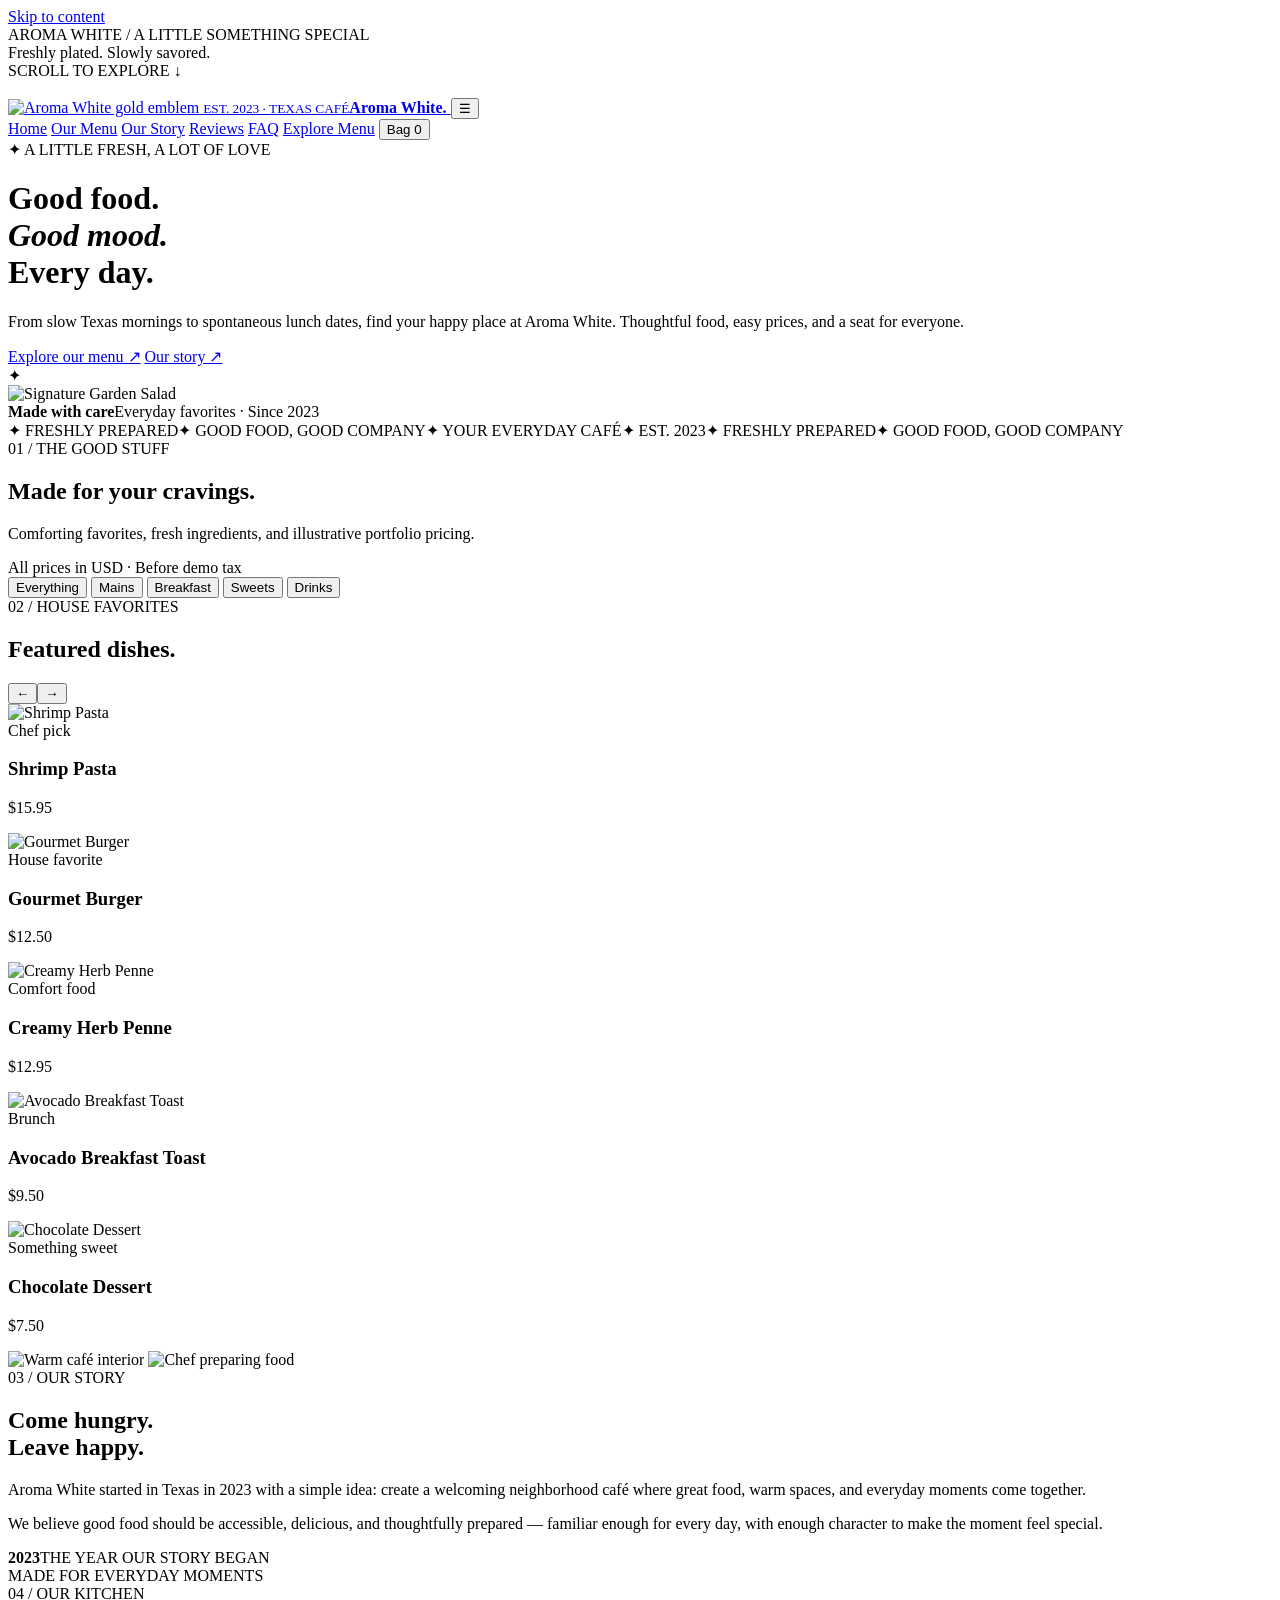
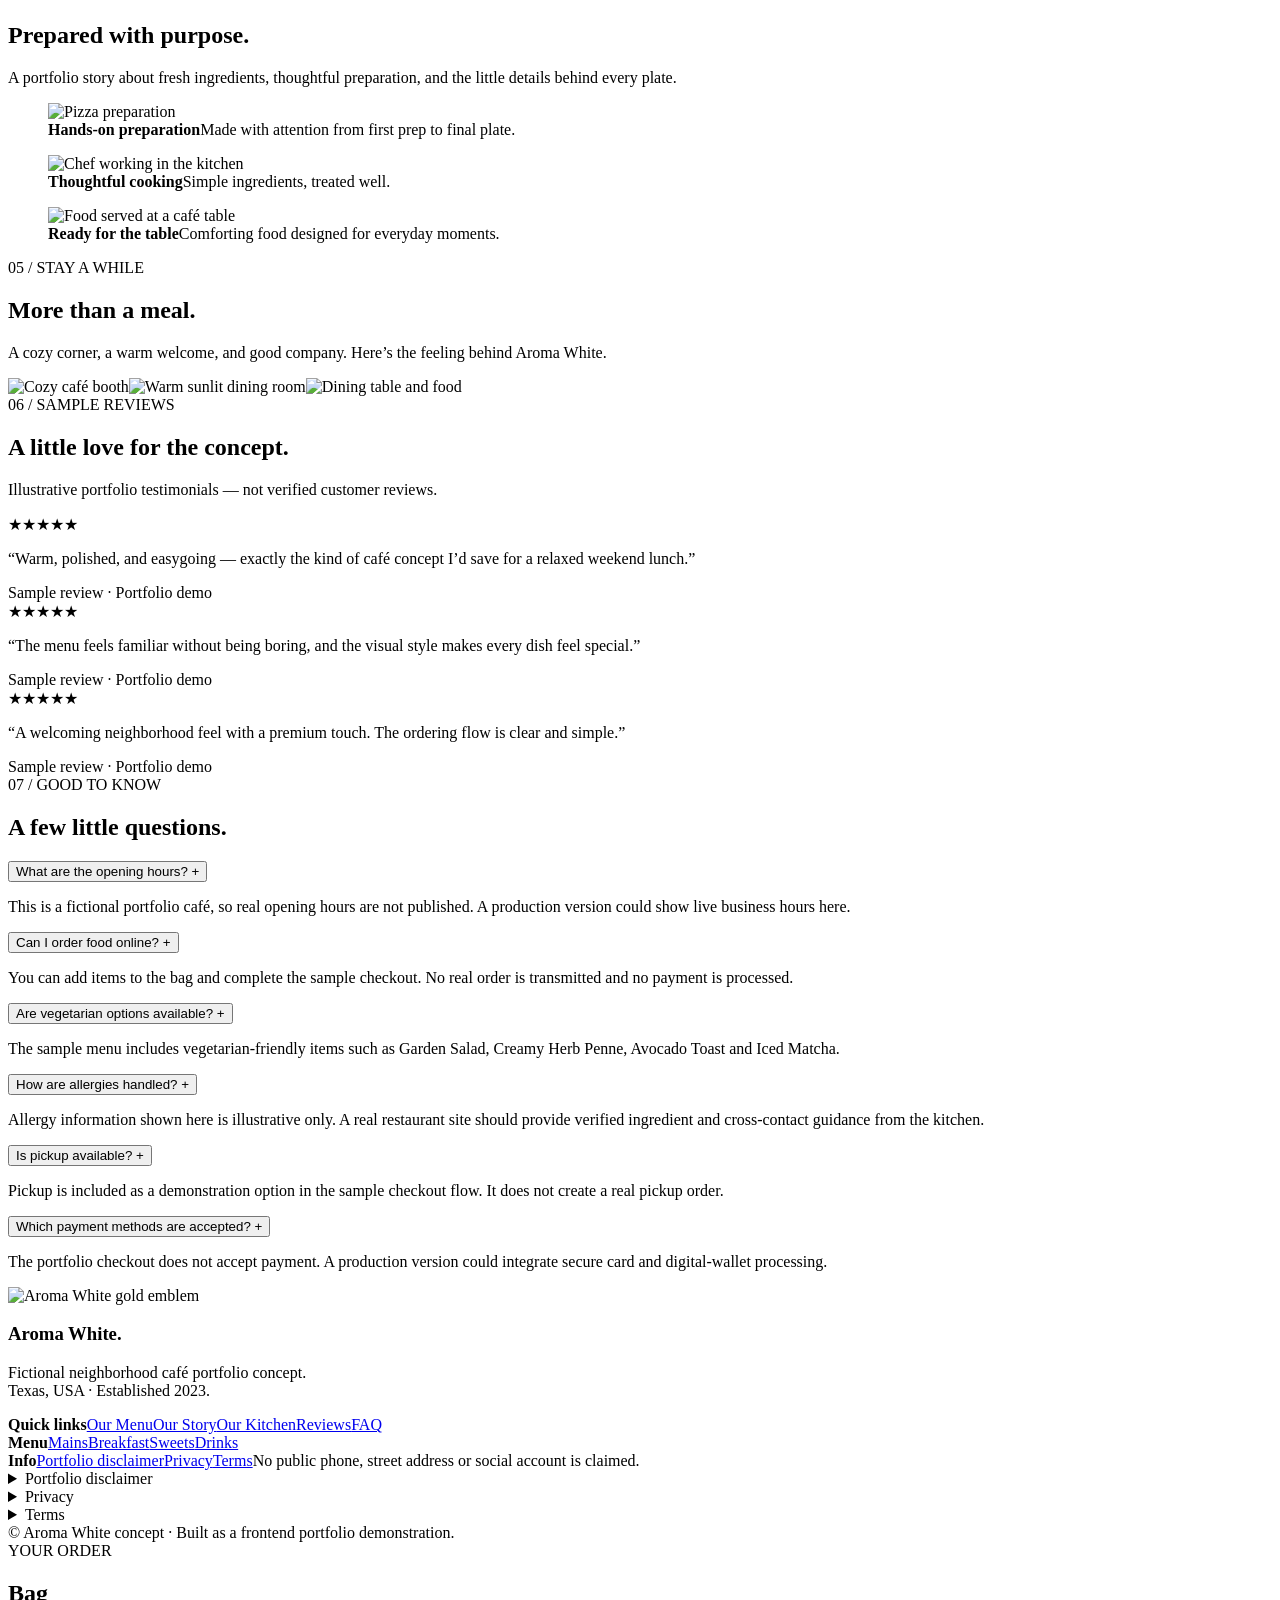
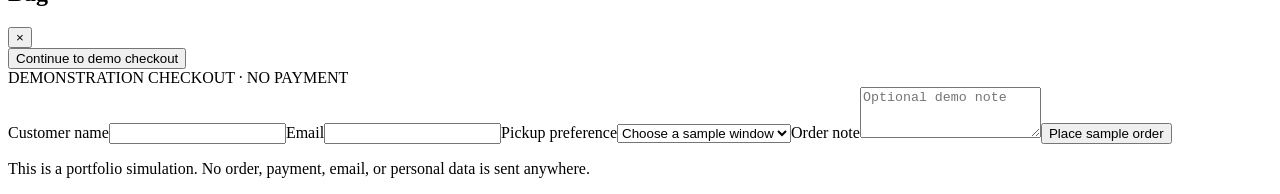
==== index.html @ d5f0a0f6 "Add files via upload" ====
<!doctype html>
<html lang="en">
<head>
  <meta charset="UTF-8">
  <meta name="viewport" content="width=device-width,initial-scale=1,viewport-fit=cover">
  <meta name="theme-color" content="#173629">
  <title>Aroma White — Texas neighborhood café · Est. 2023</title>
  <meta name="description" content="Aroma White is a fictional Texas neighborhood café portfolio concept established in 2023.">
  <link rel="icon" type="image/png" href="assets/images/favicon.png">
  <link rel="preconnect" href="https://fonts.googleapis.com">
  <link rel="preconnect" href="https://fonts.gstatic.com" crossorigin>
  <link href="https://fonts.googleapis.com/css2?family=DM+Sans:wght@400;500;600;700&family=Playfair+Display:ital,wght@0,400;0,500;0,600;1,400;1,500&display=swap" rel="stylesheet">
  <link rel="preload" as="image" href="assets/images/shrimp.webp">
  <link rel="stylesheet" href="assets/css/styles.css">
</head>
<body>
  <a class="skip-link" href="#home">Skip to content</a>

  <section class="cinematic" id="cinematic" aria-label="Cinematic food introduction">
    <div class="cinematic-sticky" id="cinematicSticky">
      <div class="cinematic-wash" aria-hidden="true"></div>
      <div class="cinematic-copy" aria-hidden="true">
        <div class="cinematic-kicker">AROMA WHITE / A LITTLE SOMETHING SPECIAL</div>
        <div class="cinematic-caption" id="cinematicCaption">Freshly plated. Slowly savored.</div>
        <div class="cinematic-hint">SCROLL TO EXPLORE <span>↓</span></div>
      </div>
      <div class="food-stage" aria-hidden="true">
        <img class="film-frame is-active" id="film1" src="assets/images/shrimp.webp" alt="">
        <img class="film-frame" id="film2" src="assets/images/burger.webp" alt="">
        <img class="film-frame" id="film3" src="assets/images/penne.webp" alt="">
      </div>
      <div class="page-reveal" id="pageReveal" aria-hidden="true">
        <div class="page-reveal-fill"></div>
      </div>
    </div>
  </section>

  <div class="site-shell" id="siteShell">
    <div class="top" id="home">
      <div class="wrap">
        <nav class="nav" aria-label="Primary navigation">
          <a class="brand" href="#home" aria-label="Aroma White home">
            <img src="assets/images/aroma-white-logo.png" alt="Aroma White gold emblem">
            <span class="brand-copy"><small>EST. 2023 · TEXAS CAFÉ</small><strong>Aroma White.</strong></span>
          </a>
          <button class="mobile-toggle" id="mobileToggle" aria-label="Open navigation" aria-expanded="false">☰</button>
          <div class="navlinks" id="navlinks">
            <a href="#home">Home</a>
            <a href="#menu">Our Menu</a>
            <a href="#story">Our Story</a>
            <a href="#reviews">Reviews</a>
            <a href="#faq">FAQ</a>
            <a class="btn light compact desktop-cta" href="#menu">Explore Menu</a>
            <button class="bag-button" id="navCart" aria-label="Open shopping bag">Bag <span id="bagCount">0</span></button>
          </div>
        </nav>

        <header class="hero">
          <div class="hero-copy reveal">
            <div class="eyebrow">✦ A LITTLE FRESH, A LOT OF LOVE</div>
            <h1>Good food.<br><em>Good mood.</em><br>Every day.</h1>
            <p>From slow Texas mornings to spontaneous lunch dates, find your happy place at Aroma White. Thoughtful food, easy prices, and a seat for everyone.</p>
            <div class="actions">
              <a class="btn light" href="#menu">Explore our menu ↗</a>
              <a class="btn ghost" href="#story">Our story ↗</a>
            </div>
          </div>
          <div class="hero-art reveal">
            <div class="orbit" aria-hidden="true"><span>✦</span></div>
            <img class="hero-plate" src="assets/images/salad.webp" alt="Signature Garden Salad">
            <div class="plate-note"><strong>Made with care</strong><span>Everyday favorites · Since 2023</span></div>
          </div>
        </header>
      </div>
    </div>

    <div class="ticker" aria-hidden="true"><div class="ticker-track"><span>✦ FRESHLY PREPARED</span><span>✦ GOOD FOOD, GOOD COMPANY</span><span>✦ YOUR EVERYDAY CAFÉ</span><span>✦ EST. 2023</span><span>✦ FRESHLY PREPARED</span><span>✦ GOOD FOOD, GOOD COMPANY</span></div></div>

    <main>
      <section class="section" id="menu">
        <div class="wrap">
          <div class="section-head reveal">
            <div><div class="eyebrow">01 / THE GOOD STUFF</div><h2>Made for your cravings.</h2><p class="muted">Comforting favorites, fresh ingredients, and illustrative portfolio pricing.</p></div>
            <span class="muted price-note">All prices in USD · Before demo tax</span>
          </div>
          <div class="filters reveal" id="filters" aria-label="Menu filters">
            <button class="filter active" data-filter="all">Everything</button>
            <button class="filter" data-filter="mains">Mains</button>
            <button class="filter" data-filter="breakfast">Breakfast</button>
            <button class="filter" data-filter="sweets">Sweets</button>
            <button class="filter" data-filter="drinks">Drinks</button>
          </div>
          <div class="menu-grid" id="menuGrid"></div>
        </div>
      </section>

      <section class="section featured" aria-labelledby="featuredTitle">
        <div class="wrap">
          <div class="section-head reveal">
            <div><div class="eyebrow">02 / HOUSE FAVORITES</div><h2 id="featuredTitle">Featured dishes.</h2></div>
            <div class="carousel-controls"><button id="featuredPrev" aria-label="Previous featured dish">←</button><button id="featuredNext" aria-label="Next featured dish">→</button></div>
          </div>
          <div class="featured-rail" id="featuredRail" tabindex="0" aria-label="Featured dishes carousel">
            <article class="feature-card"><img src="assets/images/shrimp.webp" alt="Shrimp Pasta"><div><span>Chef pick</span><h3>Shrimp Pasta</h3><p>$15.95</p></div></article>
            <article class="feature-card"><img src="assets/images/burger.webp" alt="Gourmet Burger"><div><span>House favorite</span><h3>Gourmet Burger</h3><p>$12.50</p></div></article>
            <article class="feature-card"><img src="assets/images/penne.webp" alt="Creamy Herb Penne"><div><span>Comfort food</span><h3>Creamy Herb Penne</h3><p>$12.95</p></div></article>
            <article class="feature-card"><img src="assets/images/toast.webp" alt="Avocado Breakfast Toast"><div><span>Brunch</span><h3>Avocado Breakfast Toast</h3><p>$9.50</p></div></article>
            <article class="feature-card"><img src="assets/images/dessert.webp" alt="Chocolate Dessert"><div><span>Something sweet</span><h3>Chocolate Dessert</h3><p>$7.50</p></div></article>
          </div>
        </div>
      </section>

      <section class="section story" id="story">
        <div class="wrap story-grid">
          <div class="story-pics reveal">
            <img src="assets/images/interior.webp" alt="Warm café interior" loading="lazy">
            <img src="assets/images/chef.webp" alt="Chef preparing food" loading="lazy">
          </div>
          <div class="story-copy reveal"><div class="eyebrow">03 / OUR STORY</div><h2>Come hungry.<br>Leave happy.</h2><p>Aroma White started in Texas in 2023 with a simple idea: create a welcoming neighborhood café where great food, warm spaces, and everyday moments come together.</p><p>We believe good food should be accessible, delicious, and thoughtfully prepared — familiar enough for every day, with enough character to make the moment feel special.</p><div class="est"><strong>2023</strong><span>THE YEAR OUR STORY BEGAN<br>MADE FOR EVERYDAY MOMENTS</span></div></div>
        </div>
      </section>

      <section class="section kitchen" id="kitchen">
        <div class="wrap">
          <div class="section-head reveal"><div><div class="eyebrow">04 / OUR KITCHEN</div><h2>Prepared with purpose.</h2><p class="muted">A portfolio story about fresh ingredients, thoughtful preparation, and the little details behind every plate.</p></div></div>
          <div class="kitchen-grid reveal">
            <figure class="kitchen-wide"><img src="assets/images/pizza.webp" alt="Pizza preparation" loading="lazy"><figcaption><strong>Hands-on preparation</strong><span>Made with attention from first prep to final plate.</span></figcaption></figure>
            <figure><img src="assets/images/chef.webp" alt="Chef working in the kitchen" loading="lazy"><figcaption><strong>Thoughtful cooking</strong><span>Simple ingredients, treated well.</span></figcaption></figure>
            <figure><img src="assets/images/table.webp" alt="Food served at a café table" loading="lazy"><figcaption><strong>Ready for the table</strong><span>Comforting food designed for everyday moments.</span></figcaption></figure>
          </div>
        </div>
      </section>

      <section class="section experience" id="space">
        <div class="wrap"><div class="eyebrow">05 / STAY A WHILE</div><h2>More than a meal.</h2><p class="experience-lead">A cozy corner, a warm welcome, and good company. Here’s the feeling behind Aroma White.</p><div class="experience-grid reveal"><img src="assets/images/booth.webp" alt="Cozy café booth" loading="lazy"><img src="assets/images/dining.webp" alt="Warm sunlit dining room" loading="lazy"><img src="assets/images/table.webp" alt="Dining table and food" loading="lazy"></div></div>
      </section>

      <section class="section reviews" id="reviews">
        <div class="wrap"><div class="section-head reveal"><div><div class="eyebrow">06 / SAMPLE REVIEWS</div><h2>A little love for the concept.</h2><p class="muted">Illustrative portfolio testimonials — not verified customer reviews.</p></div></div><div class="review-grid reveal">
          <article><div class="stars" aria-hidden="true">★★★★★</div><p>“Warm, polished, and easygoing — exactly the kind of café concept I’d save for a relaxed weekend lunch.”</p><span>Sample review · Portfolio demo</span></article>
          <article><div class="stars" aria-hidden="true">★★★★★</div><p>“The menu feels familiar without being boring, and the visual style makes every dish feel special.”</p><span>Sample review · Portfolio demo</span></article>
          <article><div class="stars" aria-hidden="true">★★★★★</div><p>“A welcoming neighborhood feel with a premium touch. The ordering flow is clear and simple.”</p><span>Sample review · Portfolio demo</span></article>
        </div></div>
      </section>

      <section class="section faq" id="faq">
        <div class="wrap faq-wrap"><div class="eyebrow">07 / GOOD TO KNOW</div><h2>A few little questions.</h2>
          <div class="faq-item"><button aria-expanded="false">What are the opening hours? <span class="plus">+</span></button><div class="faq-answer"><p>This is a fictional portfolio café, so real opening hours are not published. A production version could show live business hours here.</p></div></div>
          <div class="faq-item"><button aria-expanded="false">Can I order food online? <span class="plus">+</span></button><div class="faq-answer"><p>You can add items to the bag and complete the sample checkout. No real order is transmitted and no payment is processed.</p></div></div>
          <div class="faq-item"><button aria-expanded="false">Are vegetarian options available? <span class="plus">+</span></button><div class="faq-answer"><p>The sample menu includes vegetarian-friendly items such as Garden Salad, Creamy Herb Penne, Avocado Toast and Iced Matcha.</p></div></div>
          <div class="faq-item"><button aria-expanded="false">How are allergies handled? <span class="plus">+</span></button><div class="faq-answer"><p>Allergy information shown here is illustrative only. A real restaurant site should provide verified ingredient and cross-contact guidance from the kitchen.</p></div></div>
          <div class="faq-item"><button aria-expanded="false">Is pickup available? <span class="plus">+</span></button><div class="faq-answer"><p>Pickup is included as a demonstration option in the sample checkout flow. It does not create a real pickup order.</p></div></div>
          <div class="faq-item"><button aria-expanded="false">Which payment methods are accepted? <span class="plus">+</span></button><div class="faq-answer"><p>The portfolio checkout does not accept payment. A production version could integrate secure card and digital-wallet processing.</p></div></div>
        </div>
      </section>
    </main>

    <footer class="footer"><div class="wrap"><div class="footer-grid"><div><img class="logofoot" src="assets/images/aroma-white-logo.png" alt="Aroma White gold emblem"><h3>Aroma White.</h3><p>Fictional neighborhood café portfolio concept.<br>Texas, USA · Established 2023.</p></div><div><strong>Quick links</strong><a href="#menu">Our Menu</a><a href="#story">Our Story</a><a href="#kitchen">Our Kitchen</a><a href="#reviews">Reviews</a><a href="#faq">FAQ</a></div><div><strong>Menu</strong><a href="#menu">Mains</a><a href="#menu">Breakfast</a><a href="#menu">Sweets</a><a href="#menu">Drinks</a></div><div><strong>Info</strong><a href="#portfolioNote">Portfolio disclaimer</a><a href="#privacy">Privacy</a><a href="#terms">Terms</a><span>No public phone, street address or social account is claimed.</span></div></div><div class="footer-notes"><details id="portfolioNote"><summary>Portfolio disclaimer</summary><p>Aroma White is a fictional concept created to demonstrate design, interaction and frontend development. It is not an operating café.</p></details><details id="privacy"><summary>Privacy</summary><p>This static demo stores only cart contents in your own browser localStorage. It does not transmit form data to a server.</p></details><details id="terms"><summary>Terms</summary><p>Menu details, reviews, prices and operational information are illustrative portfolio content.</p></details></div><div class="copyright">© <span id="year"></span> Aroma White concept · Built as a frontend portfolio demonstration.</div></div></footer>
  </div>

  <div class="overlay" id="overlay" aria-hidden="true"></div>
  <aside class="drawer" id="drawer" aria-label="Shopping bag" aria-hidden="true">
    <div class="drawer-top"><div><div class="eyebrow">YOUR ORDER</div><h2>Bag</h2></div><button class="iconbtn" id="closeCart" aria-label="Close shopping bag">×</button></div>
    <div class="cart-items" id="cartItems"></div>
    <div class="totals" id="totals"></div>
    <button class="btn dark full" id="checkoutBtn">Continue to demo checkout</button>
    <form class="checkout" id="checkout" novalidate><div class="demo-badge">DEMONSTRATION CHECKOUT · NO PAYMENT</div><label>Customer name<input name="name" autocomplete="name" required minlength="2"></label><label>Email<input name="email" type="email" autocomplete="email" required></label><label>Pickup preference<select name="pickup" required><option value="">Choose a sample window</option><option>ASAP · Demo</option><option>In 30 minutes · Demo</option><option>In 60 minutes · Demo</option></select></label><label>Order note<textarea name="note" rows="3" placeholder="Optional demo note"></textarea></label><button class="btn dark full" type="submit">Place sample order</button><p class="notice">This is a portfolio simulation. No order, payment, email, or personal data is sent anywhere.</p></form>
    <div class="cart-notice" id="cartNotice" role="status" aria-live="polite"></div>
  </aside>

  <dialog class="product-dialog" id="productDialog"><button class="dialog-close" id="dialogClose" aria-label="Close product details">×</button><div id="dialogContent"></div></dialog>

  <script src="assets/js/app.js"></script>
</body>
</html>
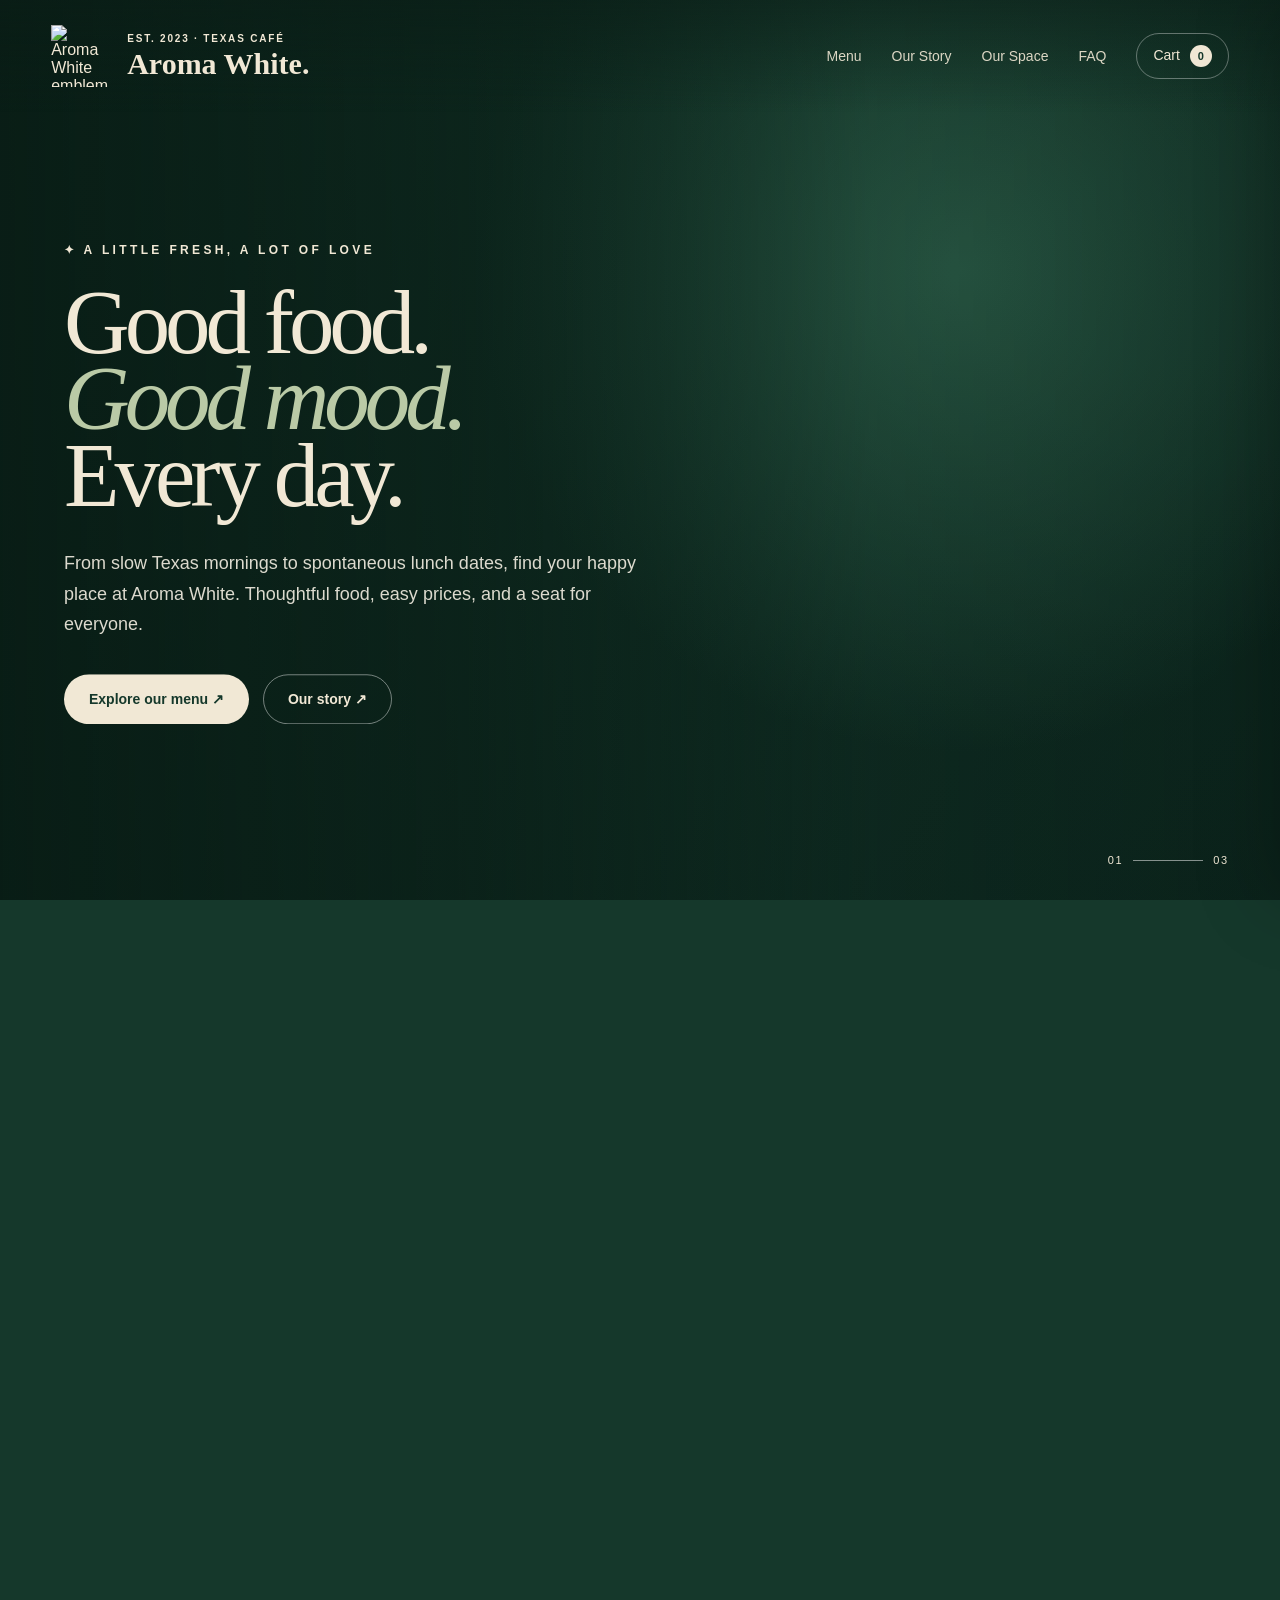
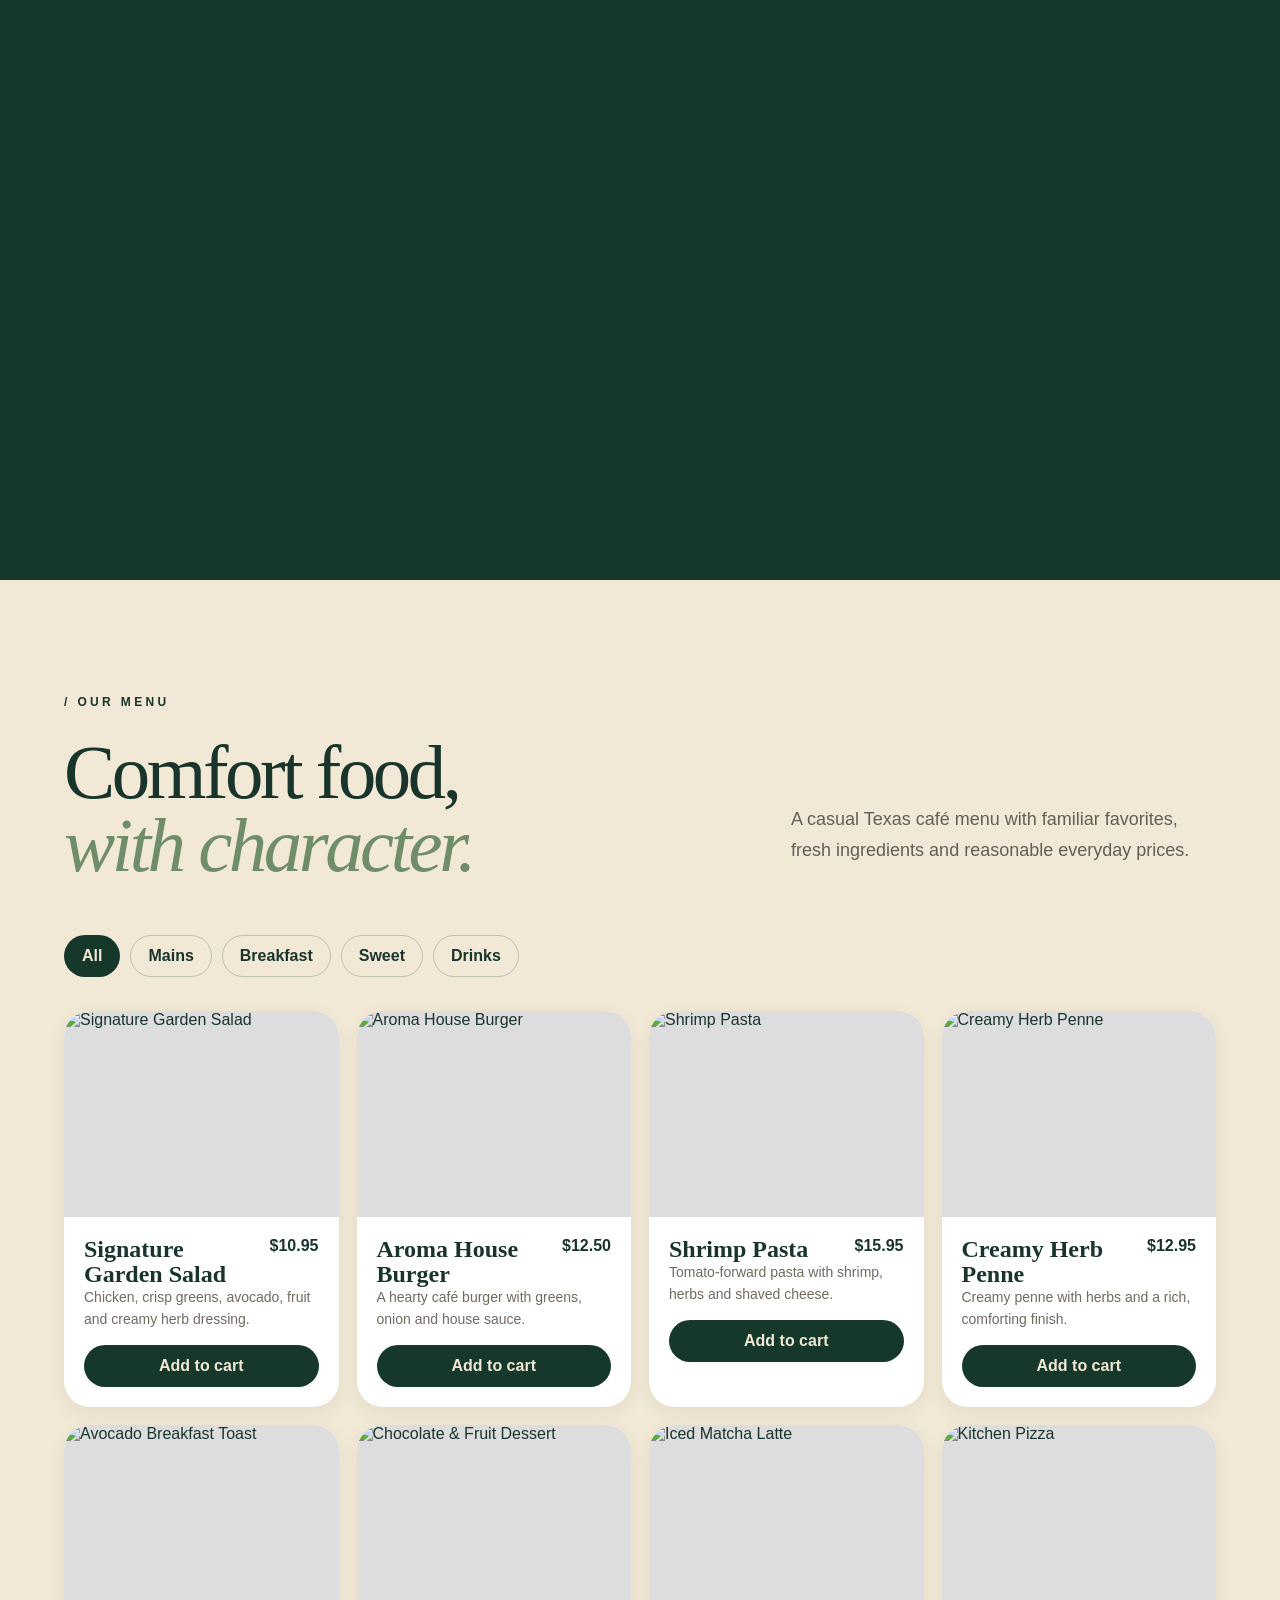
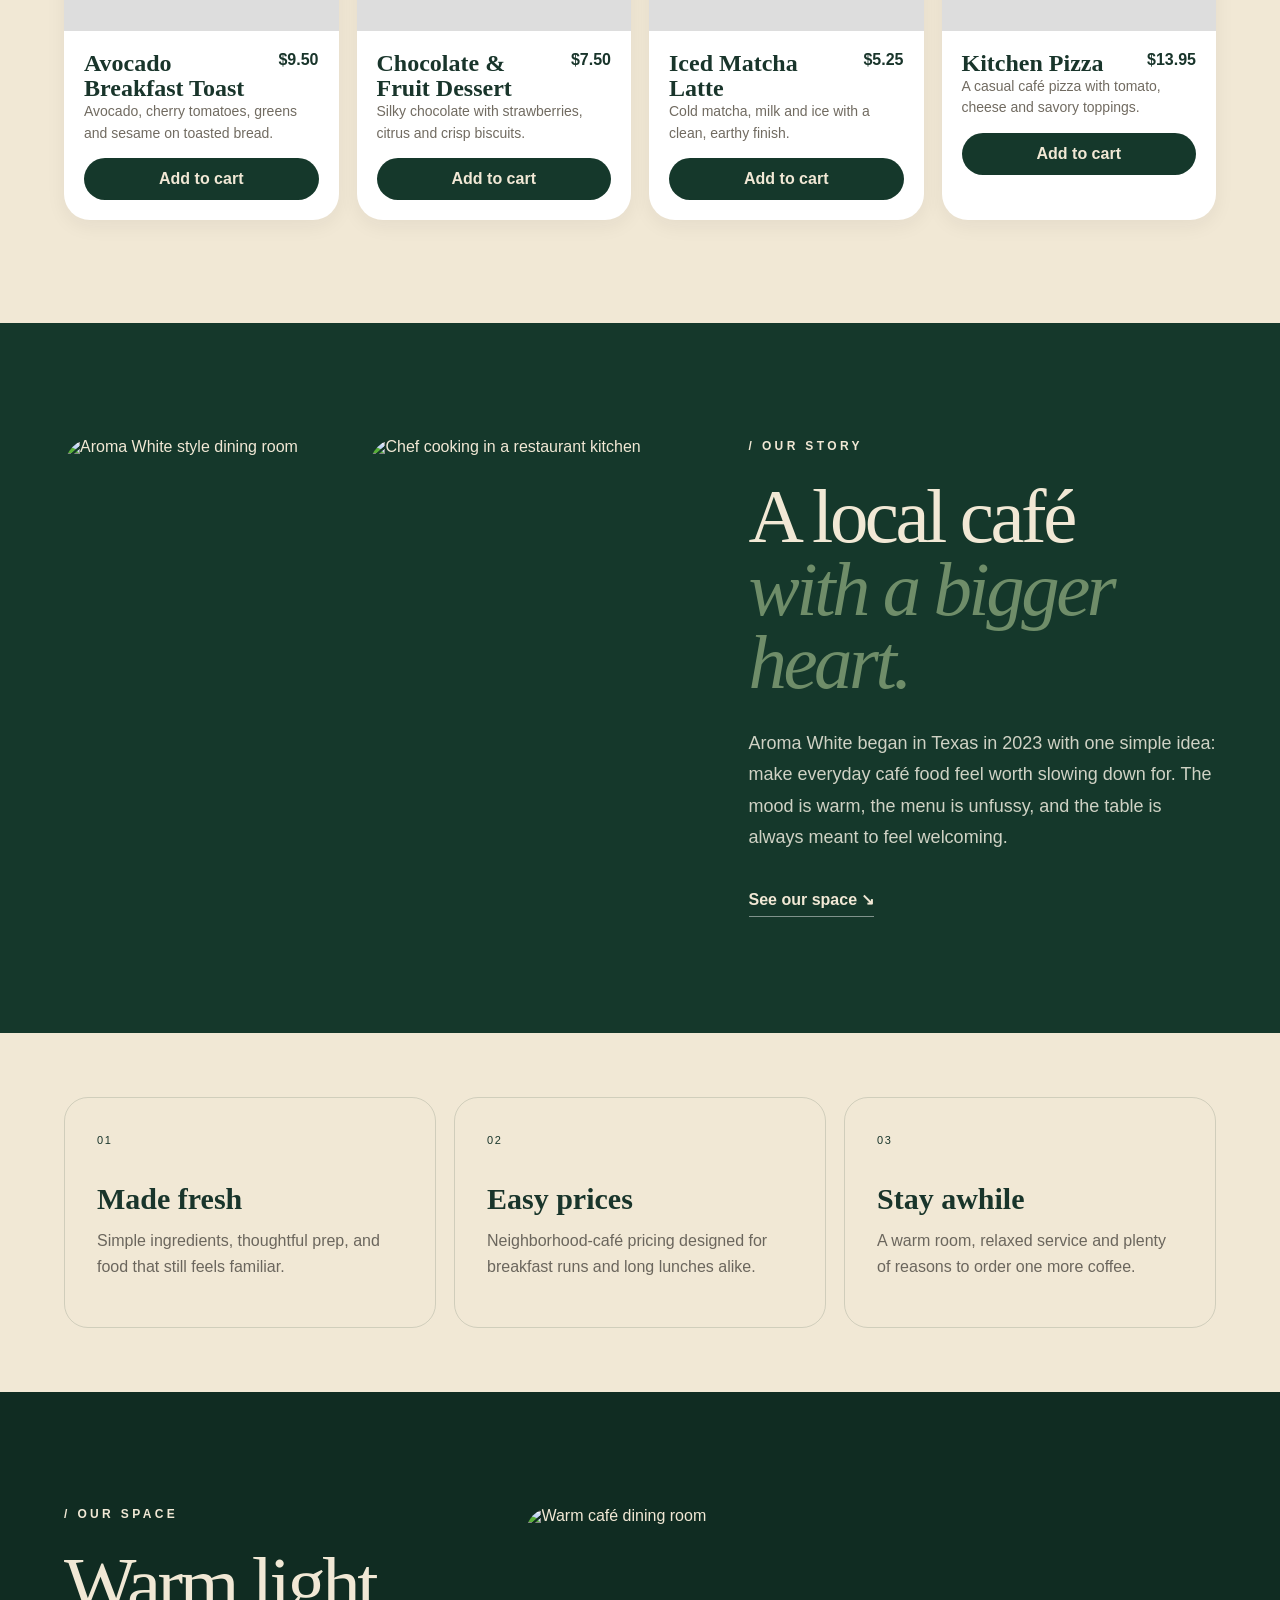
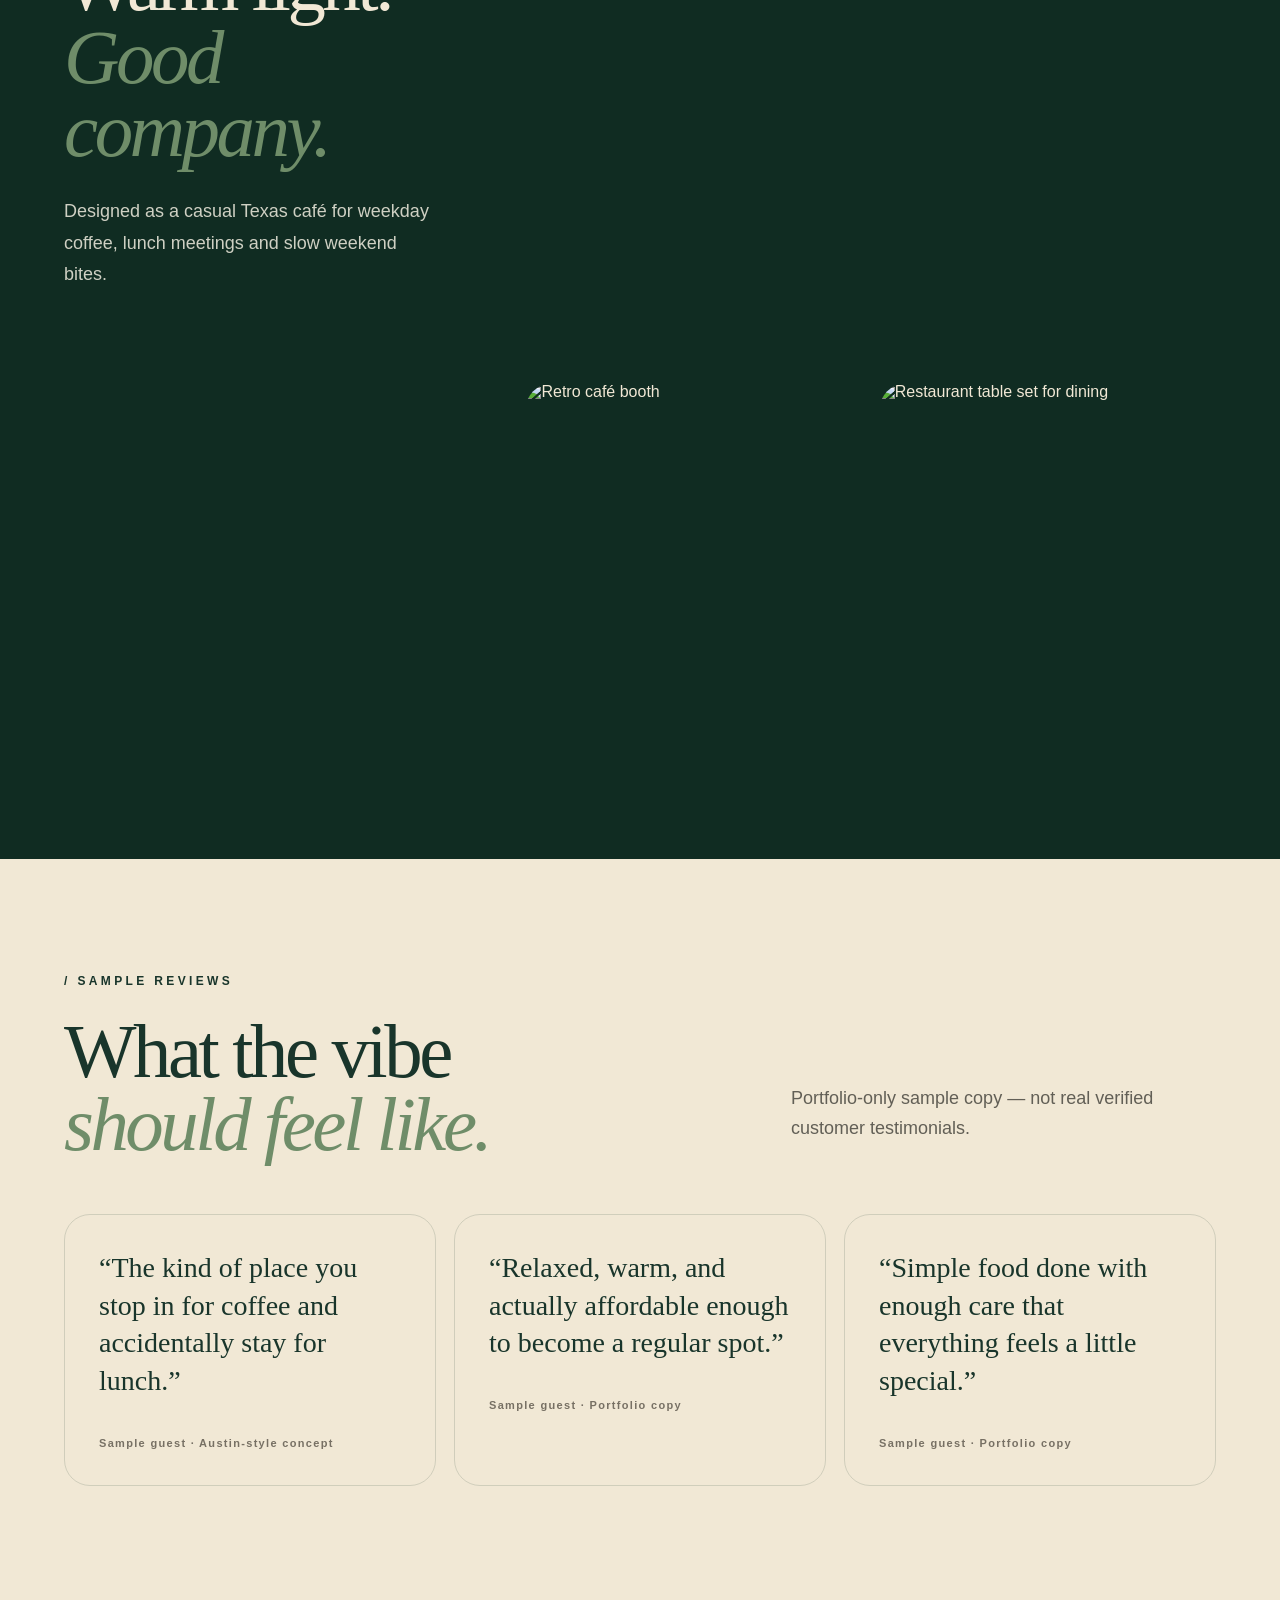
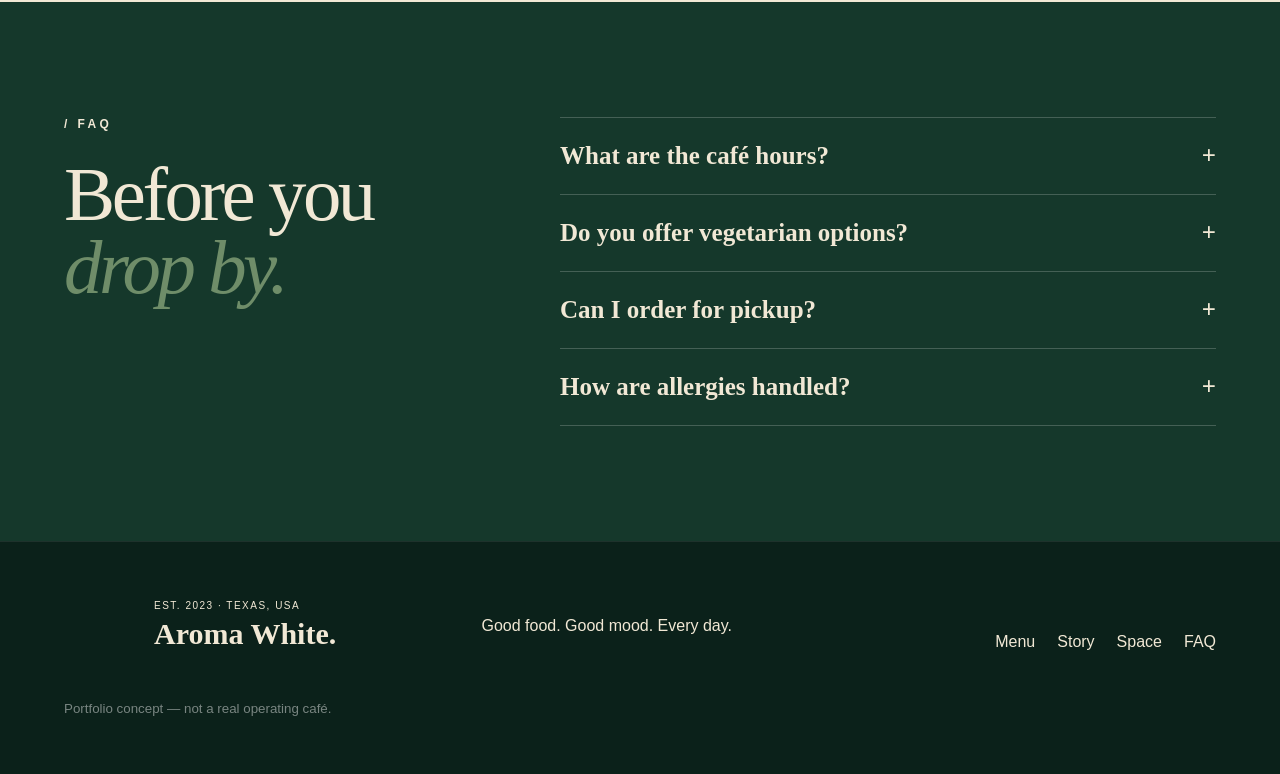
==== commit a313a18d: "Add files via upload" ====
--- a/index.html
+++ b/index.html
@@ -1,175 +1,138 @@
 <!doctype html>
 <html lang="en">
 <head>
-  <meta charset="UTF-8">
-  <meta name="viewport" content="width=device-width,initial-scale=1,viewport-fit=cover">
-  <meta name="theme-color" content="#173629">
-  <title>Aroma White — Texas neighborhood café · Est. 2023</title>
-  <meta name="description" content="Aroma White is a fictional Texas neighborhood café portfolio concept established in 2023.">
-  <link rel="icon" type="image/png" href="assets/images/favicon.png">
-  <link rel="preconnect" href="https://fonts.googleapis.com">
-  <link rel="preconnect" href="https://fonts.gstatic.com" crossorigin>
-  <link href="https://fonts.googleapis.com/css2?family=DM+Sans:wght@400;500;600;700&family=Playfair+Display:ital,wght@0,400;0,500;0,600;1,400;1,500&display=swap" rel="stylesheet">
-  <link rel="preload" as="image" href="assets/images/shrimp.webp">
-  <link rel="stylesheet" href="assets/css/styles.css">
+  <meta charset="utf-8" />
+  <meta name="viewport" content="width=device-width, initial-scale=1" />
+  <meta name="description" content="Aroma White — a portfolio concept for a neighborhood Texas café established in 2023." />
+  <meta name="theme-color" content="#15382b" />
+  <title>Aroma White — Texas Café</title>
+  <link rel="icon" href="assets/images/aroma-white-logo.png" />
+  <link rel="preload" as="image" href="assets/images/hero-salad.webp" />
+  <link rel="stylesheet" href="styles.css" />
 </head>
 <body>
-  <a class="skip-link" href="#home">Skip to content</a>
+  <header class="site-header" id="siteHeader">
+    <a class="brand" href="#top" aria-label="Aroma White home">
+      <img src="assets/images/aroma-white-logo.png" alt="Aroma White emblem" />
+      <span class="brand-copy"><small>EST. 2023 · TEXAS CAFÉ</small><strong>Aroma White.</strong></span>
+    </a>
+    <nav class="desktop-nav" aria-label="Primary navigation">
+      <a href="#menu">Menu</a><a href="#story">Our Story</a><a href="#space">Our Space</a><a href="#faq">FAQ</a>
+      <button class="cart-link" type="button" data-open-cart>Cart <span data-cart-count>0</span></button>
+    </nav>
+    <button class="menu-toggle" type="button" aria-label="Open menu" aria-expanded="false"><span></span><span></span><span></span></button>
+  </header>
 
-  <section class="cinematic" id="cinematic" aria-label="Cinematic food introduction">
-    <div class="cinematic-sticky" id="cinematicSticky">
-      <div class="cinematic-wash" aria-hidden="true"></div>
-      <div class="cinematic-copy" aria-hidden="true">
-        <div class="cinematic-kicker">AROMA WHITE / A LITTLE SOMETHING SPECIAL</div>
-        <div class="cinematic-caption" id="cinematicCaption">Freshly plated. Slowly savored.</div>
-        <div class="cinematic-hint">SCROLL TO EXPLORE <span>↓</span></div>
+  <main id="top">
+    <section class="scroll-intro" aria-label="Aroma White cinematic introduction">
+      <div class="intro-sticky">
+        <div class="intro-bg"></div>
+        <div class="food-layer is-active" data-food="0"><img src="assets/images/hero-salad.webp" alt="Fresh chicken and avocado salad" /></div>
+        <div class="food-layer" data-food="1"><img src="assets/images/hero-burger.webp" alt="Gourmet burger on a wooden board" /></div>
+        <div class="food-layer" data-food="2"><img src="assets/images/hero-pasta.webp" alt="Pasta served on a dark blue plate" /></div>
+        <div class="intro-shade"></div>
+
+        <div class="hero-copy">
+          <p class="eyebrow">✦ A LITTLE FRESH, A LOT OF LOVE</p>
+          <h1><span>Good food.</span><em>Good mood.</em><span>Every day.</span></h1>
+          <p class="hero-text">From slow Texas mornings to spontaneous lunch dates, find your happy place at Aroma White. Thoughtful food, easy prices, and a seat for everyone.</p>
+          <div class="hero-actions"><a class="btn btn-light" href="#menu">Explore our menu ↗</a><a class="btn btn-ghost" href="#story">Our story ↗</a></div>
+        </div>
+
+        <div class="scene-label" aria-hidden="true"><span data-scene-index>01</span><i></i><span>03</span></div>
+
+        <div class="page-two-cover" aria-hidden="true">
+          <div class="cover-inner"><p class="eyebrow dark">/ OUR MENU</p><h2>Easy favorites.<br><em>Made beautifully.</em></h2><p>Breakfast, lunch, sweets and café drinks — priced like a neighborhood spot, presented with a little extra care.</p><span>Scroll to explore ↓</span></div>
+        </div>
       </div>
-      <div class="food-stage" aria-hidden="true">
-        <img class="film-frame is-active" id="film1" src="assets/images/shrimp.webp" alt="">
-        <img class="film-frame" id="film2" src="assets/images/burger.webp" alt="">
-        <img class="film-frame" id="film3" src="assets/images/penne.webp" alt="">
+    </section>
+
+    <section class="menu-section cream" id="menu">
+      <div class="section-head">
+        <div><p class="eyebrow dark">/ OUR MENU</p><h2>Comfort food,<br><em>with character.</em></h2></div>
+        <p class="lede">A casual Texas café menu with familiar favorites, fresh ingredients and reasonable everyday prices.</p>
       </div>
-      <div class="page-reveal" id="pageReveal" aria-hidden="true">
-        <div class="page-reveal-fill"></div>
+      <div class="filters" role="group" aria-label="Menu filters">
+        <button class="filter active" data-filter="all">All</button><button class="filter" data-filter="mains">Mains</button><button class="filter" data-filter="breakfast">Breakfast</button><button class="filter" data-filter="sweet">Sweet</button><button class="filter" data-filter="drinks">Drinks</button>
       </div>
-    </div>
-  </section>
+      <div class="menu-grid" id="menuGrid"></div>
+    </section>
 
-  <div class="site-shell" id="siteShell">
-    <div class="top" id="home">
-      <div class="wrap">
-        <nav class="nav" aria-label="Primary navigation">
-          <a class="brand" href="#home" aria-label="Aroma White home">
-            <img src="assets/images/aroma-white-logo.png" alt="Aroma White gold emblem">
-            <span class="brand-copy"><small>EST. 2023 · TEXAS CAFÉ</small><strong>Aroma White.</strong></span>
-          </a>
-          <button class="mobile-toggle" id="mobileToggle" aria-label="Open navigation" aria-expanded="false">☰</button>
-          <div class="navlinks" id="navlinks">
-            <a href="#home">Home</a>
-            <a href="#menu">Our Menu</a>
-            <a href="#story">Our Story</a>
-            <a href="#reviews">Reviews</a>
-            <a href="#faq">FAQ</a>
-            <a class="btn light compact desktop-cta" href="#menu">Explore Menu</a>
-            <button class="bag-button" id="navCart" aria-label="Open shopping bag">Bag <span id="bagCount">0</span></button>
-          </div>
-        </nav>
+    <section class="story-section" id="story">
+      <div class="story-images reveal">
+        <figure><img src="assets/images/space-main.webp" alt="Aroma White style dining room" loading="lazy" /></figure>
+        <figure><img src="assets/images/chef.webp" alt="Chef cooking in a restaurant kitchen" loading="lazy" /></figure>
+      </div>
+      <div class="story-copy reveal">
+        <p class="eyebrow">/ OUR STORY</p>
+        <h2>A local café<br><em>with a bigger heart.</em></h2>
+        <p>Aroma White began in Texas in 2023 with one simple idea: make everyday café food feel worth slowing down for. The mood is warm, the menu is unfussy, and the table is always meant to feel welcoming.</p>
+        <a class="text-link" href="#space">See our space ↘</a>
+      </div>
+    </section>
 
-        <header class="hero">
-          <div class="hero-copy reveal">
-            <div class="eyebrow">✦ A LITTLE FRESH, A LOT OF LOVE</div>
-            <h1>Good food.<br><em>Good mood.</em><br>Every day.</h1>
-            <p>From slow Texas mornings to spontaneous lunch dates, find your happy place at Aroma White. Thoughtful food, easy prices, and a seat for everyone.</p>
-            <div class="actions">
-              <a class="btn light" href="#menu">Explore our menu ↗</a>
-              <a class="btn ghost" href="#story">Our story ↗</a>
-            </div>
-          </div>
-          <div class="hero-art reveal">
-            <div class="orbit" aria-hidden="true"><span>✦</span></div>
-            <img class="hero-plate" src="assets/images/salad.webp" alt="Signature Garden Salad">
-            <div class="plate-note"><strong>Made with care</strong><span>Everyday favorites · Since 2023</span></div>
-          </div>
-        </header>
+    <section class="feature-strip cream">
+      <article><span>01</span><h3>Made fresh</h3><p>Simple ingredients, thoughtful prep, and food that still feels familiar.</p></article>
+      <article><span>02</span><h3>Easy prices</h3><p>Neighborhood-café pricing designed for breakfast runs and long lunches alike.</p></article>
+      <article><span>03</span><h3>Stay awhile</h3><p>A warm room, relaxed service and plenty of reasons to order one more coffee.</p></article>
+    </section>
+
+    <section class="space-section" id="space">
+      <div class="space-copy reveal"><p class="eyebrow">/ OUR SPACE</p><h2>Warm light.<br><em>Good company.</em></h2><p>Designed as a casual Texas café for weekday coffee, lunch meetings and slow weekend bites.</p></div>
+      <div class="space-collage reveal">
+        <figure class="wide"><img src="assets/images/space-warm.webp" alt="Warm café dining room" loading="lazy" /></figure>
+        <figure><img src="assets/images/booth.webp" alt="Retro café booth" loading="lazy" /></figure>
+        <figure><img src="assets/images/dining.webp" alt="Restaurant table set for dining" loading="lazy" /></figure>
       </div>
-    </div>
+    </section>
 
-    <div class="ticker" aria-hidden="true"><div class="ticker-track"><span>✦ FRESHLY PREPARED</span><span>✦ GOOD FOOD, GOOD COMPANY</span><span>✦ YOUR EVERYDAY CAFÉ</span><span>✦ EST. 2023</span><span>✦ FRESHLY PREPARED</span><span>✦ GOOD FOOD, GOOD COMPANY</span></div></div>
+    <section class="reviews cream" id="reviews">
+      <div class="section-head"><div><p class="eyebrow dark">/ SAMPLE REVIEWS</p><h2>What the vibe<br><em>should feel like.</em></h2></div><p class="lede">Portfolio-only sample copy — not real verified customer testimonials.</p></div>
+      <div class="review-grid">
+        <blockquote>“The kind of place you stop in for coffee and accidentally stay for lunch.”<cite>Sample guest · Austin-style concept</cite></blockquote>
+        <blockquote>“Relaxed, warm, and actually affordable enough to become a regular spot.”<cite>Sample guest · Portfolio copy</cite></blockquote>
+        <blockquote>“Simple food done with enough care that everything feels a little special.”<cite>Sample guest · Portfolio copy</cite></blockquote>
+      </div>
+    </section>
 
-    <main>
-      <section class="section" id="menu">
-        <div class="wrap">
-          <div class="section-head reveal">
-            <div><div class="eyebrow">01 / THE GOOD STUFF</div><h2>Made for your cravings.</h2><p class="muted">Comforting favorites, fresh ingredients, and illustrative portfolio pricing.</p></div>
-            <span class="muted price-note">All prices in USD · Before demo tax</span>
-          </div>
-          <div class="filters reveal" id="filters" aria-label="Menu filters">
-            <button class="filter active" data-filter="all">Everything</button>
-            <button class="filter" data-filter="mains">Mains</button>
-            <button class="filter" data-filter="breakfast">Breakfast</button>
-            <button class="filter" data-filter="sweets">Sweets</button>
-            <button class="filter" data-filter="drinks">Drinks</button>
-          </div>
-          <div class="menu-grid" id="menuGrid"></div>
-        </div>
-      </section>
+    <section class="faq-section" id="faq">
+      <div class="faq-title"><p class="eyebrow">/ FAQ</p><h2>Before you<br><em>drop by.</em></h2></div>
+      <div class="faq-list">
+        <details><summary>What are the café hours?<span>+</span></summary><p>For this portfolio concept, sample hours are 7:30 AM–8:00 PM daily. Real operating hours would be confirmed before launch.</p></details>
+        <details><summary>Do you offer vegetarian options?<span>+</span></summary><p>Yes. The sample menu includes avocado toast, salads, pasta, desserts and café drinks that can be offered as vegetarian choices.</p></details>
+        <details><summary>Can I order for pickup?<span>+</span></summary><p>The demo cart includes a simulated pickup checkout flow. No real order is transmitted or charged.</p></details>
+        <details><summary>How are allergies handled?<span>+</span></summary><p>For a real café, ingredient and allergen information should be confirmed with staff before ordering. This portfolio site does not provide medical or allergen guarantees.</p></details>
+      </div>
+    </section>
+  </main>
 
-      <section class="section featured" aria-labelledby="featuredTitle">
-        <div class="wrap">
-          <div class="section-head reveal">
-            <div><div class="eyebrow">02 / HOUSE FAVORITES</div><h2 id="featuredTitle">Featured dishes.</h2></div>
-            <div class="carousel-controls"><button id="featuredPrev" aria-label="Previous featured dish">←</button><button id="featuredNext" aria-label="Next featured dish">→</button></div>
-          </div>
-          <div class="featured-rail" id="featuredRail" tabindex="0" aria-label="Featured dishes carousel">
-            <article class="feature-card"><img src="assets/images/shrimp.webp" alt="Shrimp Pasta"><div><span>Chef pick</span><h3>Shrimp Pasta</h3><p>$15.95</p></div></article>
-            <article class="feature-card"><img src="assets/images/burger.webp" alt="Gourmet Burger"><div><span>House favorite</span><h3>Gourmet Burger</h3><p>$12.50</p></div></article>
-            <article class="feature-card"><img src="assets/images/penne.webp" alt="Creamy Herb Penne"><div><span>Comfort food</span><h3>Creamy Herb Penne</h3><p>$12.95</p></div></article>
-            <article class="feature-card"><img src="assets/images/toast.webp" alt="Avocado Breakfast Toast"><div><span>Brunch</span><h3>Avocado Breakfast Toast</h3><p>$9.50</p></div></article>
-            <article class="feature-card"><img src="assets/images/dessert.webp" alt="Chocolate Dessert"><div><span>Something sweet</span><h3>Chocolate Dessert</h3><p>$7.50</p></div></article>
-          </div>
-        </div>
-      </section>
+  <footer>
+    <div class="footer-brand"><img src="assets/images/aroma-white-logo.png" alt="" /><div><small>EST. 2023 · TEXAS, USA</small><strong>Aroma White.</strong></div></div>
+    <p>Good food. Good mood. Every day.</p>
+    <div class="footer-links"><a href="#menu">Menu</a><a href="#story">Story</a><a href="#space">Space</a><a href="#faq">FAQ</a></div>
+    <small class="portfolio-note">Portfolio concept — not a real operating café.</small>
+  </footer>
 
-      <section class="section story" id="story">
-        <div class="wrap story-grid">
-          <div class="story-pics reveal">
-            <img src="assets/images/interior.webp" alt="Warm café interior" loading="lazy">
-            <img src="assets/images/chef.webp" alt="Chef preparing food" loading="lazy">
-          </div>
-          <div class="story-copy reveal"><div class="eyebrow">03 / OUR STORY</div><h2>Come hungry.<br>Leave happy.</h2><p>Aroma White started in Texas in 2023 with a simple idea: create a welcoming neighborhood café where great food, warm spaces, and everyday moments come together.</p><p>We believe good food should be accessible, delicious, and thoughtfully prepared — familiar enough for every day, with enough character to make the moment feel special.</p><div class="est"><strong>2023</strong><span>THE YEAR OUR STORY BEGAN<br>MADE FOR EVERYDAY MOMENTS</span></div></div>
-        </div>
-      </section>
+  <aside class="cart-drawer" aria-hidden="true">
+    <div class="cart-head"><div><small>AROMA WHITE</small><h2>Your order</h2></div><button type="button" data-close-cart aria-label="Close cart">×</button></div>
+    <div class="cart-items" id="cartItems"></div>
+    <div class="cart-summary"><div><span>Subtotal</span><strong id="subtotal">$0.00</strong></div><div><span>Estimated tax</span><strong id="tax">$0.00</strong></div><div class="total"><span>Total</span><strong id="total">$0.00</strong></div><button class="btn btn-dark checkout-btn" type="button" id="checkoutBtn">Demo checkout</button><small>No payment is processed. Portfolio demonstration only.</small></div>
+  </aside>
+  <div class="drawer-backdrop" data-close-cart></div>
 
-      <section class="section kitchen" id="kitchen">
-        <div class="wrap">
-          <div class="section-head reveal"><div><div class="eyebrow">04 / OUR KITCHEN</div><h2>Prepared with purpose.</h2><p class="muted">A portfolio story about fresh ingredients, thoughtful preparation, and the little details behind every plate.</p></div></div>
-          <div class="kitchen-grid reveal">
-            <figure class="kitchen-wide"><img src="assets/images/pizza.webp" alt="Pizza preparation" loading="lazy"><figcaption><strong>Hands-on preparation</strong><span>Made with attention from first prep to final plate.</span></figcaption></figure>
-            <figure><img src="assets/images/chef.webp" alt="Chef working in the kitchen" loading="lazy"><figcaption><strong>Thoughtful cooking</strong><span>Simple ingredients, treated well.</span></figcaption></figure>
-            <figure><img src="assets/images/table.webp" alt="Food served at a café table" loading="lazy"><figcaption><strong>Ready for the table</strong><span>Comforting food designed for everyday moments.</span></figcaption></figure>
-          </div>
-        </div>
-      </section>
+  <dialog id="checkoutDialog">
+    <form method="dialog" id="checkoutForm">
+      <button class="dialog-close" value="cancel" aria-label="Close checkout">×</button>
+      <p class="eyebrow dark">/ DEMO CHECKOUT</p><h2>Pickup details</h2>
+      <label>Name<input name="name" required autocomplete="name" /></label>
+      <label>Email<input name="email" required type="email" autocomplete="email" /></label>
+      <label>Pickup time<select name="pickup"><option>As soon as possible</option><option>In 30 minutes</option><option>In 1 hour</option></select></label>
+      <button class="btn btn-dark" value="default" type="submit">Place demo order</button>
+      <p class="form-note">This is a portfolio interaction. No real café order or payment is created.</p>
+    </form>
+  </dialog>
 
-      <section class="section experience" id="space">
-        <div class="wrap"><div class="eyebrow">05 / STAY A WHILE</div><h2>More than a meal.</h2><p class="experience-lead">A cozy corner, a warm welcome, and good company. Here’s the feeling behind Aroma White.</p><div class="experience-grid reveal"><img src="assets/images/booth.webp" alt="Cozy café booth" loading="lazy"><img src="assets/images/dining.webp" alt="Warm sunlit dining room" loading="lazy"><img src="assets/images/table.webp" alt="Dining table and food" loading="lazy"></div></div>
-      </section>
-
-      <section class="section reviews" id="reviews">
-        <div class="wrap"><div class="section-head reveal"><div><div class="eyebrow">06 / SAMPLE REVIEWS</div><h2>A little love for the concept.</h2><p class="muted">Illustrative portfolio testimonials — not verified customer reviews.</p></div></div><div class="review-grid reveal">
-          <article><div class="stars" aria-hidden="true">★★★★★</div><p>“Warm, polished, and easygoing — exactly the kind of café concept I’d save for a relaxed weekend lunch.”</p><span>Sample review · Portfolio demo</span></article>
-          <article><div class="stars" aria-hidden="true">★★★★★</div><p>“The menu feels familiar without being boring, and the visual style makes every dish feel special.”</p><span>Sample review · Portfolio demo</span></article>
-          <article><div class="stars" aria-hidden="true">★★★★★</div><p>“A welcoming neighborhood feel with a premium touch. The ordering flow is clear and simple.”</p><span>Sample review · Portfolio demo</span></article>
-        </div></div>
-      </section>
-
-      <section class="section faq" id="faq">
-        <div class="wrap faq-wrap"><div class="eyebrow">07 / GOOD TO KNOW</div><h2>A few little questions.</h2>
-          <div class="faq-item"><button aria-expanded="false">What are the opening hours? <span class="plus">+</span></button><div class="faq-answer"><p>This is a fictional portfolio café, so real opening hours are not published. A production version could show live business hours here.</p></div></div>
-          <div class="faq-item"><button aria-expanded="false">Can I order food online? <span class="plus">+</span></button><div class="faq-answer"><p>You can add items to the bag and complete the sample checkout. No real order is transmitted and no payment is processed.</p></div></div>
-          <div class="faq-item"><button aria-expanded="false">Are vegetarian options available? <span class="plus">+</span></button><div class="faq-answer"><p>The sample menu includes vegetarian-friendly items such as Garden Salad, Creamy Herb Penne, Avocado Toast and Iced Matcha.</p></div></div>
-          <div class="faq-item"><button aria-expanded="false">How are allergies handled? <span class="plus">+</span></button><div class="faq-answer"><p>Allergy information shown here is illustrative only. A real restaurant site should provide verified ingredient and cross-contact guidance from the kitchen.</p></div></div>
-          <div class="faq-item"><button aria-expanded="false">Is pickup available? <span class="plus">+</span></button><div class="faq-answer"><p>Pickup is included as a demonstration option in the sample checkout flow. It does not create a real pickup order.</p></div></div>
-          <div class="faq-item"><button aria-expanded="false">Which payment methods are accepted? <span class="plus">+</span></button><div class="faq-answer"><p>The portfolio checkout does not accept payment. A production version could integrate secure card and digital-wallet processing.</p></div></div>
-        </div>
-      </section>
-    </main>
-
-    <footer class="footer"><div class="wrap"><div class="footer-grid"><div><img class="logofoot" src="assets/images/aroma-white-logo.png" alt="Aroma White gold emblem"><h3>Aroma White.</h3><p>Fictional neighborhood café portfolio concept.<br>Texas, USA · Established 2023.</p></div><div><strong>Quick links</strong><a href="#menu">Our Menu</a><a href="#story">Our Story</a><a href="#kitchen">Our Kitchen</a><a href="#reviews">Reviews</a><a href="#faq">FAQ</a></div><div><strong>Menu</strong><a href="#menu">Mains</a><a href="#menu">Breakfast</a><a href="#menu">Sweets</a><a href="#menu">Drinks</a></div><div><strong>Info</strong><a href="#portfolioNote">Portfolio disclaimer</a><a href="#privacy">Privacy</a><a href="#terms">Terms</a><span>No public phone, street address or social account is claimed.</span></div></div><div class="footer-notes"><details id="portfolioNote"><summary>Portfolio disclaimer</summary><p>Aroma White is a fictional concept created to demonstrate design, interaction and frontend development. It is not an operating café.</p></details><details id="privacy"><summary>Privacy</summary><p>This static demo stores only cart contents in your own browser localStorage. It does not transmit form data to a server.</p></details><details id="terms"><summary>Terms</summary><p>Menu details, reviews, prices and operational information are illustrative portfolio content.</p></details></div><div class="copyright">© <span id="year"></span> Aroma White concept · Built as a frontend portfolio demonstration.</div></div></footer>
-  </div>
-
-  <div class="overlay" id="overlay" aria-hidden="true"></div>
-  <aside class="drawer" id="drawer" aria-label="Shopping bag" aria-hidden="true">
-    <div class="drawer-top"><div><div class="eyebrow">YOUR ORDER</div><h2>Bag</h2></div><button class="iconbtn" id="closeCart" aria-label="Close shopping bag">×</button></div>
-    <div class="cart-items" id="cartItems"></div>
-    <div class="totals" id="totals"></div>
-    <button class="btn dark full" id="checkoutBtn">Continue to demo checkout</button>
-    <form class="checkout" id="checkout" novalidate><div class="demo-badge">DEMONSTRATION CHECKOUT · NO PAYMENT</div><label>Customer name<input name="name" autocomplete="name" required minlength="2"></label><label>Email<input name="email" type="email" autocomplete="email" required></label><label>Pickup preference<select name="pickup" required><option value="">Choose a sample window</option><option>ASAP · Demo</option><option>In 30 minutes · Demo</option><option>In 60 minutes · Demo</option></select></label><label>Order note<textarea name="note" rows="3" placeholder="Optional demo note"></textarea></label><button class="btn dark full" type="submit">Place sample order</button><p class="notice">This is a portfolio simulation. No order, payment, email, or personal data is sent anywhere.</p></form>
-    <div class="cart-notice" id="cartNotice" role="status" aria-live="polite"></div>
-  </aside>
-
-  <dialog class="product-dialog" id="productDialog"><button class="dialog-close" id="dialogClose" aria-label="Close product details">×</button><div id="dialogContent"></div></dialog>
-
-  <script src="assets/js/app.js"></script>
+  <div class="mobile-panel" aria-hidden="true"><a href="#menu">Menu</a><a href="#story">Our Story</a><a href="#space">Our Space</a><a href="#faq">FAQ</a><button type="button" data-open-cart>Cart <span data-cart-count>0</span></button></div>
+  <script src="script.js"></script>
 </body>
 </html>
--- a/styles.css
+++ b/styles.css
@@ -0,0 +1,13 @@
+:root{--green:#15382b;--green2:#0f2b22;--cream:#f1e8d5;--paper:#fbf8f1;--sage:#bacaa6;--gold:#c6a56d;--ink:#19352b;--muted:#736d62;--line:rgba(25,53,43,.15);--radius:28px;--shadow:0 18px 60px rgba(11,29,23,.18)}
+*{box-sizing:border-box}html{scroll-behavior:smooth}body{margin:0;background:var(--green);color:var(--cream);font-family:Arial,Helvetica,sans-serif;overflow-x:hidden}img{display:block;max-width:100%}a{color:inherit;text-decoration:none}button,input,select{font:inherit}button{cursor:pointer}.cream{background:var(--cream);color:var(--ink)}
+.site-header{position:fixed;z-index:80;top:0;left:0;right:0;height:112px;padding:22px 4vw;display:flex;align-items:center;justify-content:space-between;transition:.35s ease;background:linear-gradient(to bottom,rgba(10,29,22,.55),transparent)}.site-header.compact{height:86px;background:rgba(21,56,43,.92);backdrop-filter:blur(16px);border-bottom:1px solid rgba(255,255,255,.08)}.brand{display:flex;align-items:center;gap:14px}.brand img{width:62px;height:62px;object-fit:contain}.brand-copy{display:grid;gap:5px}.brand-copy small{font-size:10px;letter-spacing:.18em;font-weight:700}.brand-copy strong{font:600 30px/1 Georgia,serif}.desktop-nav{display:flex;align-items:center;gap:30px;font-size:14px}.desktop-nav a{opacity:.9}.desktop-nav a:hover{opacity:1}.cart-link{border:1px solid rgba(255,255,255,.35);background:transparent;color:var(--cream);border-radius:999px;padding:11px 16px}.cart-link span{display:inline-grid;place-items:center;min-width:22px;height:22px;margin-left:6px;background:var(--cream);color:var(--green);border-radius:50%;font-size:11px;font-weight:700}.menu-toggle{display:none;background:none;border:0;padding:8px}.menu-toggle span{display:block;width:25px;height:2px;background:var(--cream);margin:5px 0}
+.scroll-intro{height:420vh;background:var(--green)}.intro-sticky{position:sticky;top:0;height:100vh;overflow:hidden;background:var(--green)}.intro-bg{position:absolute;inset:0;background:radial-gradient(circle at 75% 30%,#2a5a46 0,transparent 42%),linear-gradient(135deg,#15382b,#0c251d);z-index:0}.food-layer{position:absolute;inset:0;opacity:0;transform:scale(.98);will-change:transform,opacity;z-index:1}.food-layer.is-active{opacity:1}.food-layer img{width:100%;height:100%;object-fit:cover;object-position:center;filter:saturate(.94) contrast(1.03)}.intro-shade{position:absolute;inset:0;z-index:2;background:linear-gradient(90deg,rgba(8,27,20,.90) 0%,rgba(8,27,20,.60) 36%,rgba(8,27,20,.12) 68%,rgba(8,27,20,.24) 100%)}.hero-copy{position:absolute;z-index:4;left:5vw;top:50%;width:min(680px,46vw);transform:translateY(-43%);will-change:transform,opacity}.eyebrow{font-size:12px;letter-spacing:.28em;font-weight:800;margin:0 0 28px}.eyebrow.dark{color:var(--ink)}h1,h2,h3,p{margin-top:0}.hero-copy h1{font:500 clamp(62px,7.1vw,126px)/.84 Georgia,serif;letter-spacing:-.055em;margin:0 0 34px}.hero-copy h1 span,.hero-copy h1 em{display:block}.hero-copy h1 em{color:var(--sage);font-weight:400}.hero-text{max-width:620px;font-size:18px;line-height:1.7;color:rgba(249,244,231,.88)}.hero-actions{display:flex;gap:14px;margin-top:34px}.btn{display:inline-flex;align-items:center;justify-content:center;border-radius:999px;padding:16px 24px;border:1px solid transparent;font-weight:700;font-size:14px;transition:.25s ease}.btn:hover{transform:translateY(-2px)}.btn-light{background:var(--cream);color:var(--green)}.btn-ghost{border-color:rgba(255,255,255,.44);color:var(--cream)}.btn-dark{background:var(--green);color:var(--cream)}.scene-label{position:absolute;z-index:5;right:4vw;bottom:34px;display:flex;align-items:center;gap:10px;font-size:11px;letter-spacing:.15em}.scene-label i{width:70px;height:1px;background:rgba(255,255,255,.5)}
+.page-two-cover{position:absolute;z-index:10;inset:0;background:var(--cream);color:var(--ink);opacity:0;pointer-events:none;display:grid;place-items:center;text-align:center;will-change:opacity}.cover-inner{max-width:900px;padding:6vw}.cover-inner h2,.section-head h2,.story-copy h2,.space-copy h2,.faq-title h2{font:500 clamp(54px,6vw,105px)/.95 Georgia,serif;letter-spacing:-.045em;margin:0 0 28px}.cover-inner h2 em,.section-head h2 em,.story-copy h2 em,.space-copy h2 em,.faq-title h2 em{font-weight:400;color:#6f8d69}.cover-inner p{font-size:19px;line-height:1.7;max-width:680px;margin:0 auto 28px}.cover-inner>span{font-size:12px;letter-spacing:.2em;font-weight:700}
+.menu-section{padding:9vw 5vw 8vw;min-height:100vh}.section-head{display:grid;grid-template-columns:1.2fr .8fr;gap:7vw;align-items:end;margin-bottom:52px}.section-head h2{margin:0}.lede{font-size:18px;line-height:1.7;color:#625f56;max-width:540px}.filters{display:flex;flex-wrap:wrap;gap:10px;margin-bottom:34px}.filter{border:1px solid rgba(25,53,43,.22);background:transparent;color:var(--ink);border-radius:999px;padding:11px 17px;font-weight:700}.filter.active,.filter:hover{background:var(--green);color:var(--cream)}.menu-grid{display:grid;grid-template-columns:repeat(4,1fr);gap:18px}.menu-card{background:#fff;border-radius:26px;overflow:hidden;box-shadow:0 6px 20px rgba(32,39,34,.06);transition:.3s ease}.menu-card:hover{transform:translateY(-5px);box-shadow:var(--shadow)}.menu-card figure{margin:0;aspect-ratio:4/3;overflow:hidden;background:#ddd}.menu-card img{width:100%;height:100%;object-fit:cover;transition:.5s ease}.menu-card:hover img{transform:scale(1.025)}.menu-card-body{padding:20px}.menu-meta{display:flex;justify-content:space-between;gap:14px;align-items:start}.menu-meta h3{font:600 24px/1.05 Georgia,serif;margin:0}.price{font-weight:800}.menu-card p{color:#716b61;font-size:14px;line-height:1.55;min-height:43px}.add-btn{width:100%;border:0;background:var(--green);color:var(--cream);border-radius:999px;padding:12px;font-weight:700}
+.story-section{padding:9vw 5vw;display:grid;grid-template-columns:1.12fr .88fr;gap:7vw;align-items:center;background:var(--green)}.story-images{display:grid;grid-template-columns:1fr 1fr;gap:16px}.story-images figure{margin:0;height:480px;border-radius:30px;overflow:hidden}.story-images img{width:100%;height:100%;object-fit:cover}.story-copy p:not(.eyebrow){font-size:18px;line-height:1.75;color:rgba(249,244,231,.82);max-width:610px}.text-link{display:inline-block;margin-top:18px;border-bottom:1px solid rgba(255,255,255,.45);padding-bottom:7px;font-weight:700}.feature-strip{padding:5vw;display:grid;grid-template-columns:repeat(3,1fr);gap:18px}.feature-strip article{padding:32px;border:1px solid var(--line);border-radius:24px}.feature-strip article span{font-size:11px;letter-spacing:.15em}.feature-strip h3{font:600 30px Georgia,serif;margin:34px 0 12px}.feature-strip p{color:#6b665d;line-height:1.6}.space-section{padding:9vw 5vw;background:#102c22;display:grid;grid-template-columns:.7fr 1.3fr;gap:7vw;align-items:start}.space-copy{position:sticky;top:150px}.space-copy p:not(.eyebrow){font-size:18px;line-height:1.75;color:rgba(249,244,231,.82)}.space-collage{display:grid;grid-template-columns:1fr 1fr;gap:16px}.space-collage figure{margin:0;height:360px;border-radius:28px;overflow:hidden}.space-collage figure.wide{grid-column:1/-1;height:460px}.space-collage img{width:100%;height:100%;object-fit:cover}.reviews{padding:9vw 5vw}.review-grid{display:grid;grid-template-columns:repeat(3,1fr);gap:18px}.review-grid blockquote{margin:0;padding:34px;border:1px solid var(--line);border-radius:26px;font:500 28px/1.35 Georgia,serif}.review-grid cite{display:block;margin-top:36px;font:700 11px/1.4 Arial,sans-serif;letter-spacing:.12em;color:#777064}.faq-section{padding:9vw 5vw;background:var(--green);display:grid;grid-template-columns:.75fr 1.25fr;gap:8vw}.faq-title{position:sticky;top:150px;align-self:start}.faq-list details{border-top:1px solid rgba(255,255,255,.2);padding:24px 0}.faq-list details:last-child{border-bottom:1px solid rgba(255,255,255,.2)}.faq-list summary{list-style:none;font:600 25px Georgia,serif;display:flex;justify-content:space-between;gap:20px;cursor:pointer}.faq-list summary::-webkit-details-marker{display:none}.faq-list details p{color:rgba(249,244,231,.74);line-height:1.7;max-width:700px}.faq-list details[open] summary span{transform:rotate(45deg)}
+footer{padding:58px 5vw;background:#0b211a;border-top:1px solid rgba(255,255,255,.08);display:grid;grid-template-columns:1.1fr 1fr 1fr;gap:30px;align-items:end}.footer-brand{display:flex;gap:16px;align-items:center}.footer-brand img{width:74px}.footer-brand div{display:grid;gap:6px}.footer-brand small{font-size:10px;letter-spacing:.15em}.footer-brand strong{font:600 30px Georgia,serif}.footer-links{display:flex;gap:22px;justify-content:flex-end}.portfolio-note{grid-column:1/-1;color:rgba(255,255,255,.45);margin-top:20px}
+.cart-drawer{position:fixed;z-index:120;right:0;top:0;height:100vh;width:min(460px,94vw);background:var(--paper);color:var(--ink);transform:translateX(102%);transition:.35s ease;display:flex;flex-direction:column;padding:26px;box-shadow:-20px 0 70px rgba(0,0,0,.22)}.cart-drawer.open{transform:translateX(0)}.cart-head{display:flex;justify-content:space-between;align-items:start;border-bottom:1px solid var(--line);padding-bottom:18px}.cart-head small{font-size:10px;letter-spacing:.16em}.cart-head h2{font:600 38px Georgia,serif;margin:5px 0}.cart-head button,.dialog-close{border:0;background:none;font-size:34px;color:inherit}.cart-items{flex:1;overflow:auto;padding:18px 0}.cart-row{display:grid;grid-template-columns:68px 1fr auto;gap:12px;align-items:center;padding:12px 0;border-bottom:1px solid var(--line)}.cart-row img{width:68px;height:68px;object-fit:cover;border-radius:14px}.cart-row h4{margin:0 0 7px;font:600 17px Georgia,serif}.qty{display:flex;gap:8px;align-items:center}.qty button{width:26px;height:26px;border:1px solid var(--line);background:transparent;border-radius:50%}.cart-summary{border-top:1px solid var(--line);padding-top:18px}.cart-summary>div{display:flex;justify-content:space-between;margin:8px 0}.cart-summary .total{font-size:20px;margin-top:16px}.checkout-btn{width:100%;margin:16px 0 8px}.cart-summary small{color:#777064}.drawer-backdrop{position:fixed;z-index:110;inset:0;background:rgba(0,0,0,.38);opacity:0;pointer-events:none;transition:.3s}.drawer-backdrop.open{opacity:1;pointer-events:auto}dialog{border:0;border-radius:28px;padding:0;width:min(520px,92vw);box-shadow:0 30px 100px rgba(0,0,0,.35)}dialog::backdrop{background:rgba(0,0,0,.55)}dialog form{position:relative;padding:34px;background:var(--paper);color:var(--ink);display:grid;gap:16px}dialog h2{font:600 45px Georgia,serif;margin:0}.dialog-close{position:absolute;right:18px;top:14px}label{display:grid;gap:7px;font-weight:700;font-size:13px}input,select{width:100%;padding:13px 14px;border:1px solid rgba(25,53,43,.22);border-radius:12px;background:white}.form-note{color:#777064;font-size:12px;line-height:1.5}.mobile-panel{position:fixed;z-index:90;inset:0;background:var(--green);display:flex;flex-direction:column;justify-content:center;padding:8vw;gap:22px;transform:translateY(-102%);transition:.35s ease}.mobile-panel.open{transform:translateY(0)}.mobile-panel a,.mobile-panel button{font:500 42px Georgia,serif;background:none;border:0;color:var(--cream);text-align:left;padding:0}
+.reveal{opacity:0;transform:translateY(28px);transition:opacity .8s ease,transform .8s ease}.reveal.visible{opacity:1;transform:none}
+@media (max-width:1100px){.desktop-nav{display:none}.menu-toggle{display:block}.hero-copy{width:min(760px,76vw)}.menu-grid{grid-template-columns:repeat(2,1fr)}.story-section,.space-section,.faq-section{grid-template-columns:1fr}.story-copy{max-width:800px}.space-copy,.faq-title{position:static}.section-head{grid-template-columns:1fr}.review-grid{grid-template-columns:1fr}.feature-strip{grid-template-columns:1fr 1fr}footer{grid-template-columns:1fr 1fr}.footer-links{justify-content:flex-start}}
+@media (max-width:700px){.site-header{height:92px;padding:14px 18px}.site-header.compact{height:78px}.brand img{width:48px;height:48px}.brand-copy strong{font-size:23px}.brand-copy small{font-size:8px}.scroll-intro{height:360vh}.intro-shade{background:linear-gradient(to bottom,rgba(8,27,20,.48),rgba(8,27,20,.82) 56%,rgba(8,27,20,.94))}.food-layer img{object-position:58% center}.hero-copy{left:22px;right:22px;top:auto;bottom:52px;width:auto;transform:none}.hero-copy h1{font-size:clamp(58px,16vw,88px);margin-bottom:22px}.hero-text{font-size:15px;line-height:1.6;max-width:90%}.hero-actions{gap:9px;flex-wrap:wrap;margin-top:20px}.btn{padding:13px 18px}.scene-label{right:18px;bottom:18px}.cover-inner h2,.section-head h2,.story-copy h2,.space-copy h2,.faq-title h2{font-size:clamp(48px,13vw,72px)}.menu-section,.story-section,.space-section,.reviews,.faq-section{padding:88px 20px}.menu-grid{grid-template-columns:1fr}.story-images{gap:10px}.story-images figure{height:300px;border-radius:20px}.feature-strip{grid-template-columns:1fr;padding:60px 20px}.space-collage figure,.space-collage figure.wide{height:300px}.space-collage{grid-template-columns:1fr}.space-collage figure.wide{grid-column:auto}.review-grid blockquote{font-size:23px}.faq-list summary{font-size:21px}footer{grid-template-columns:1fr;padding:46px 20px}.footer-links{flex-wrap:wrap}.eyebrow{font-size:10px}.mobile-panel a,.mobile-panel button{font-size:36px}}
+@media (prefers-reduced-motion:reduce){html{scroll-behavior:auto}.reveal,.menu-card,.menu-card img,.btn,.food-layer,.page-two-cover{transition:none!important}.scroll-intro{height:100vh}.food-layer:not([data-food="0"]){display:none}.page-two-cover{display:none}}
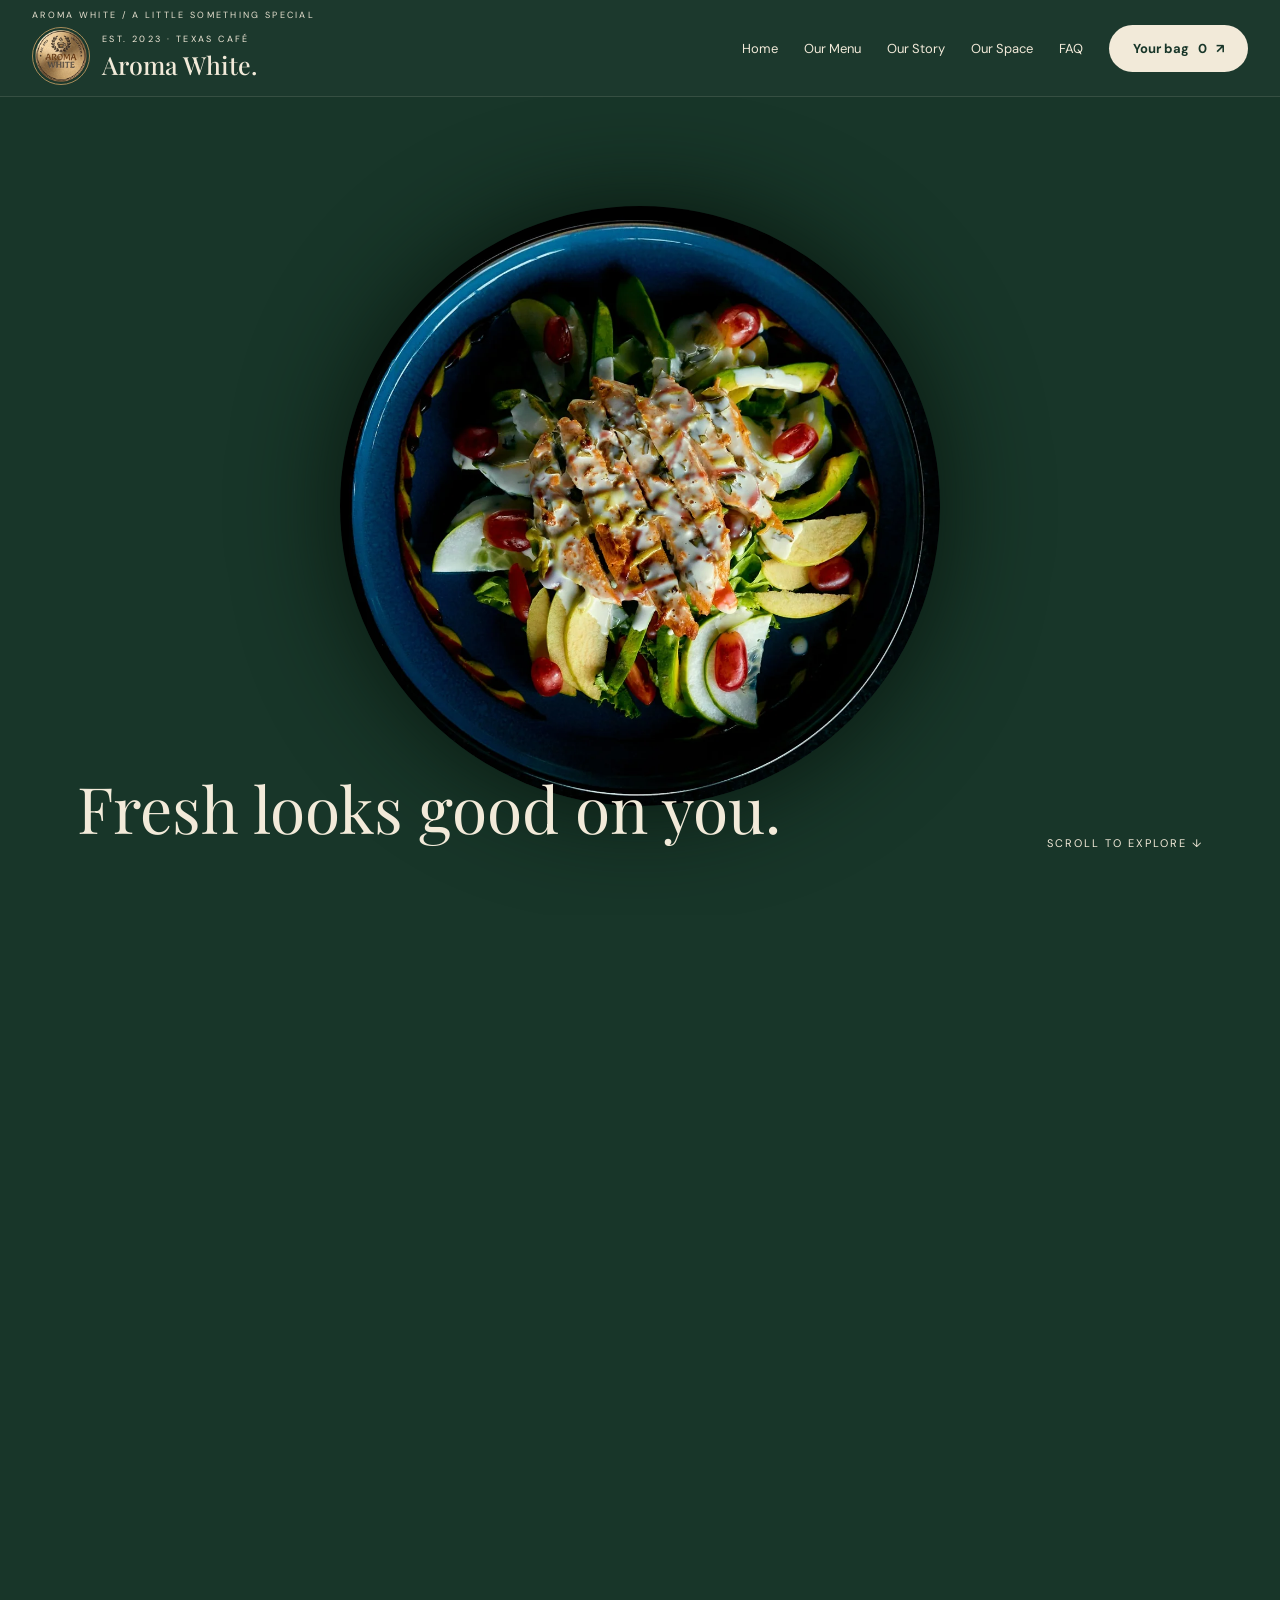
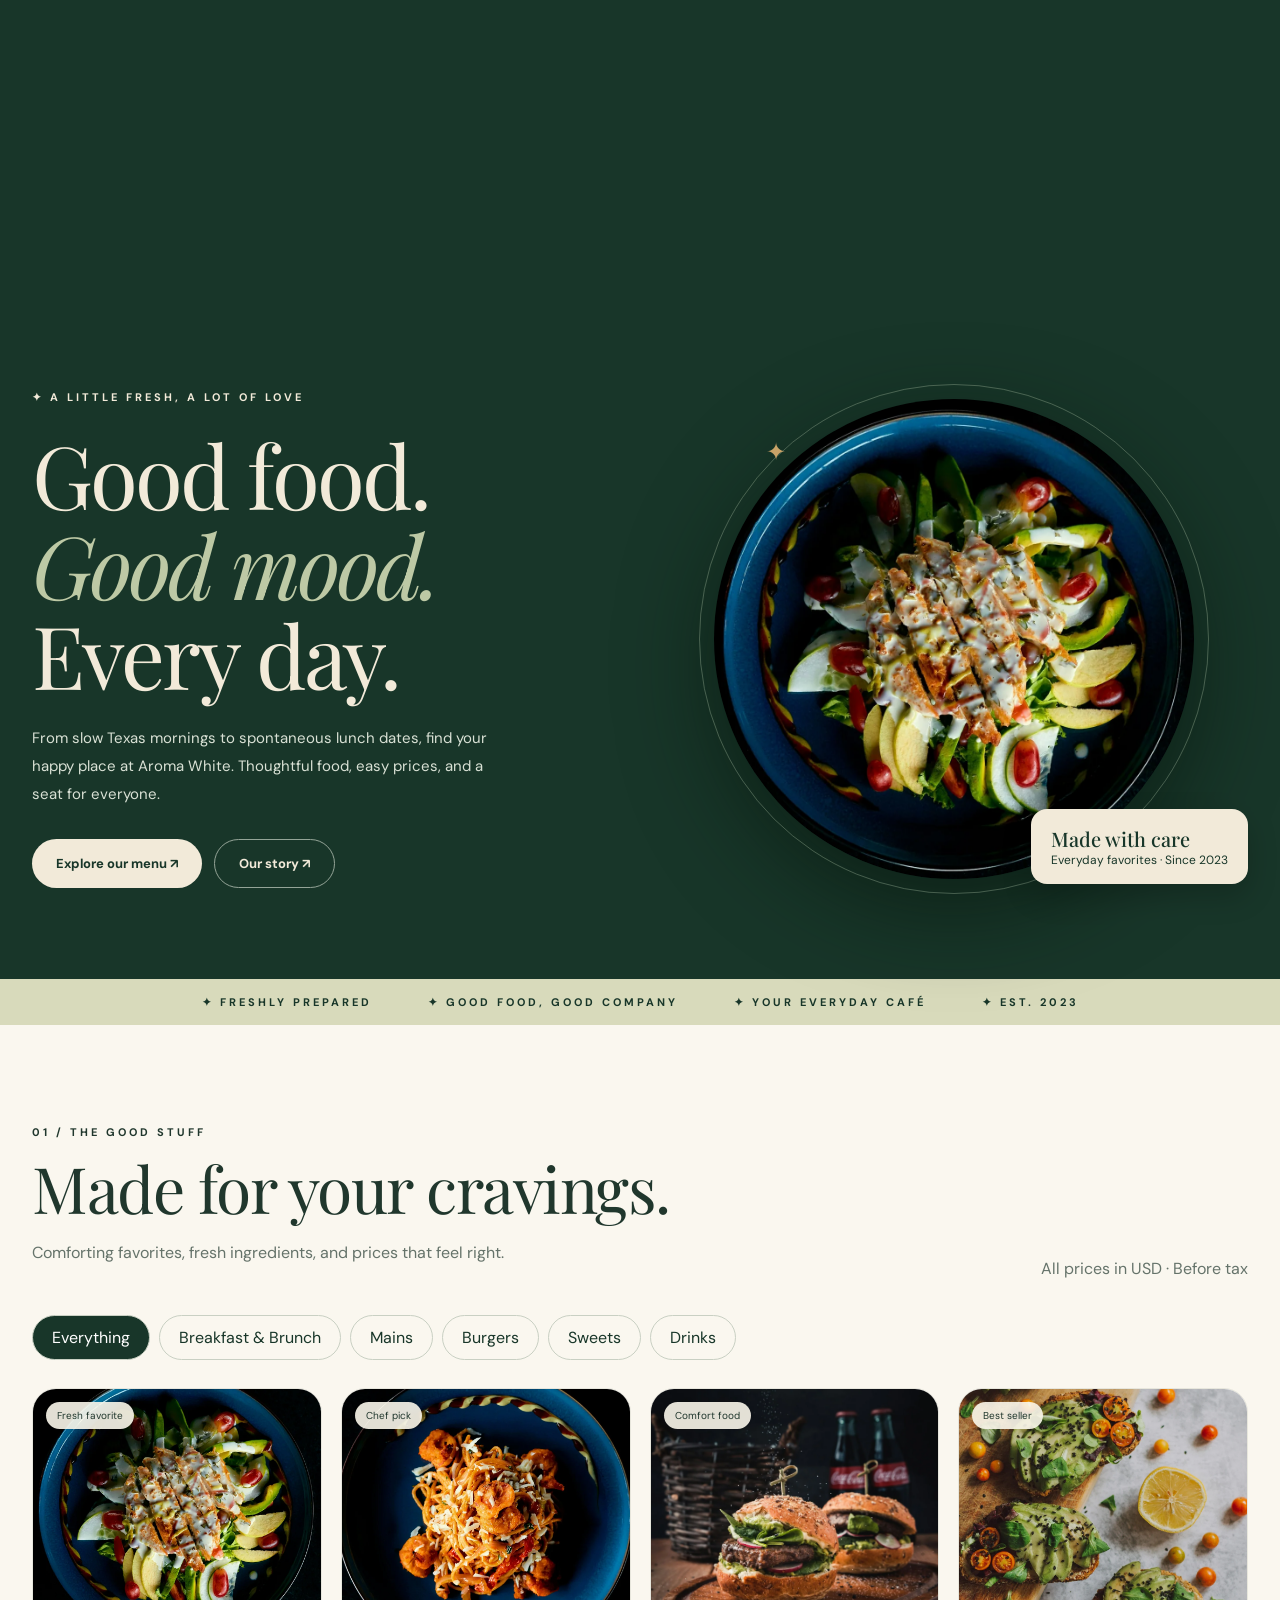
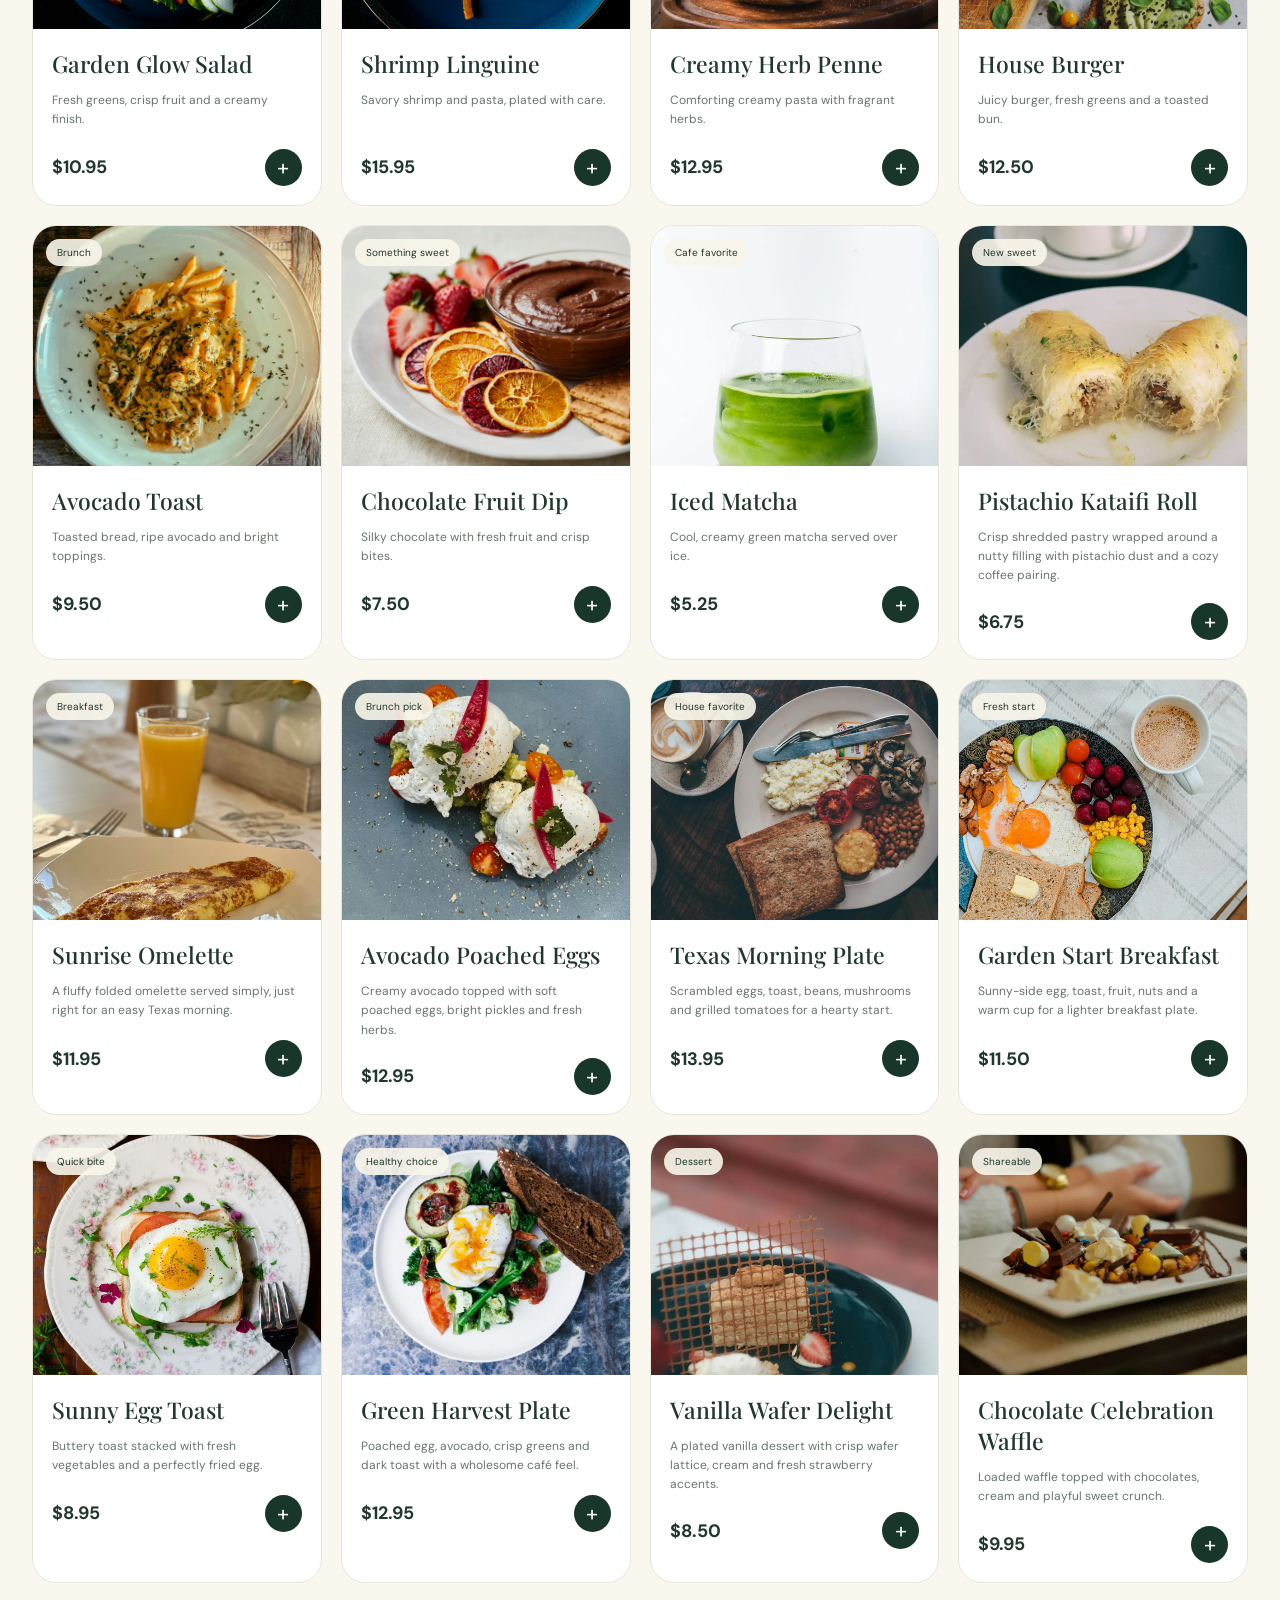
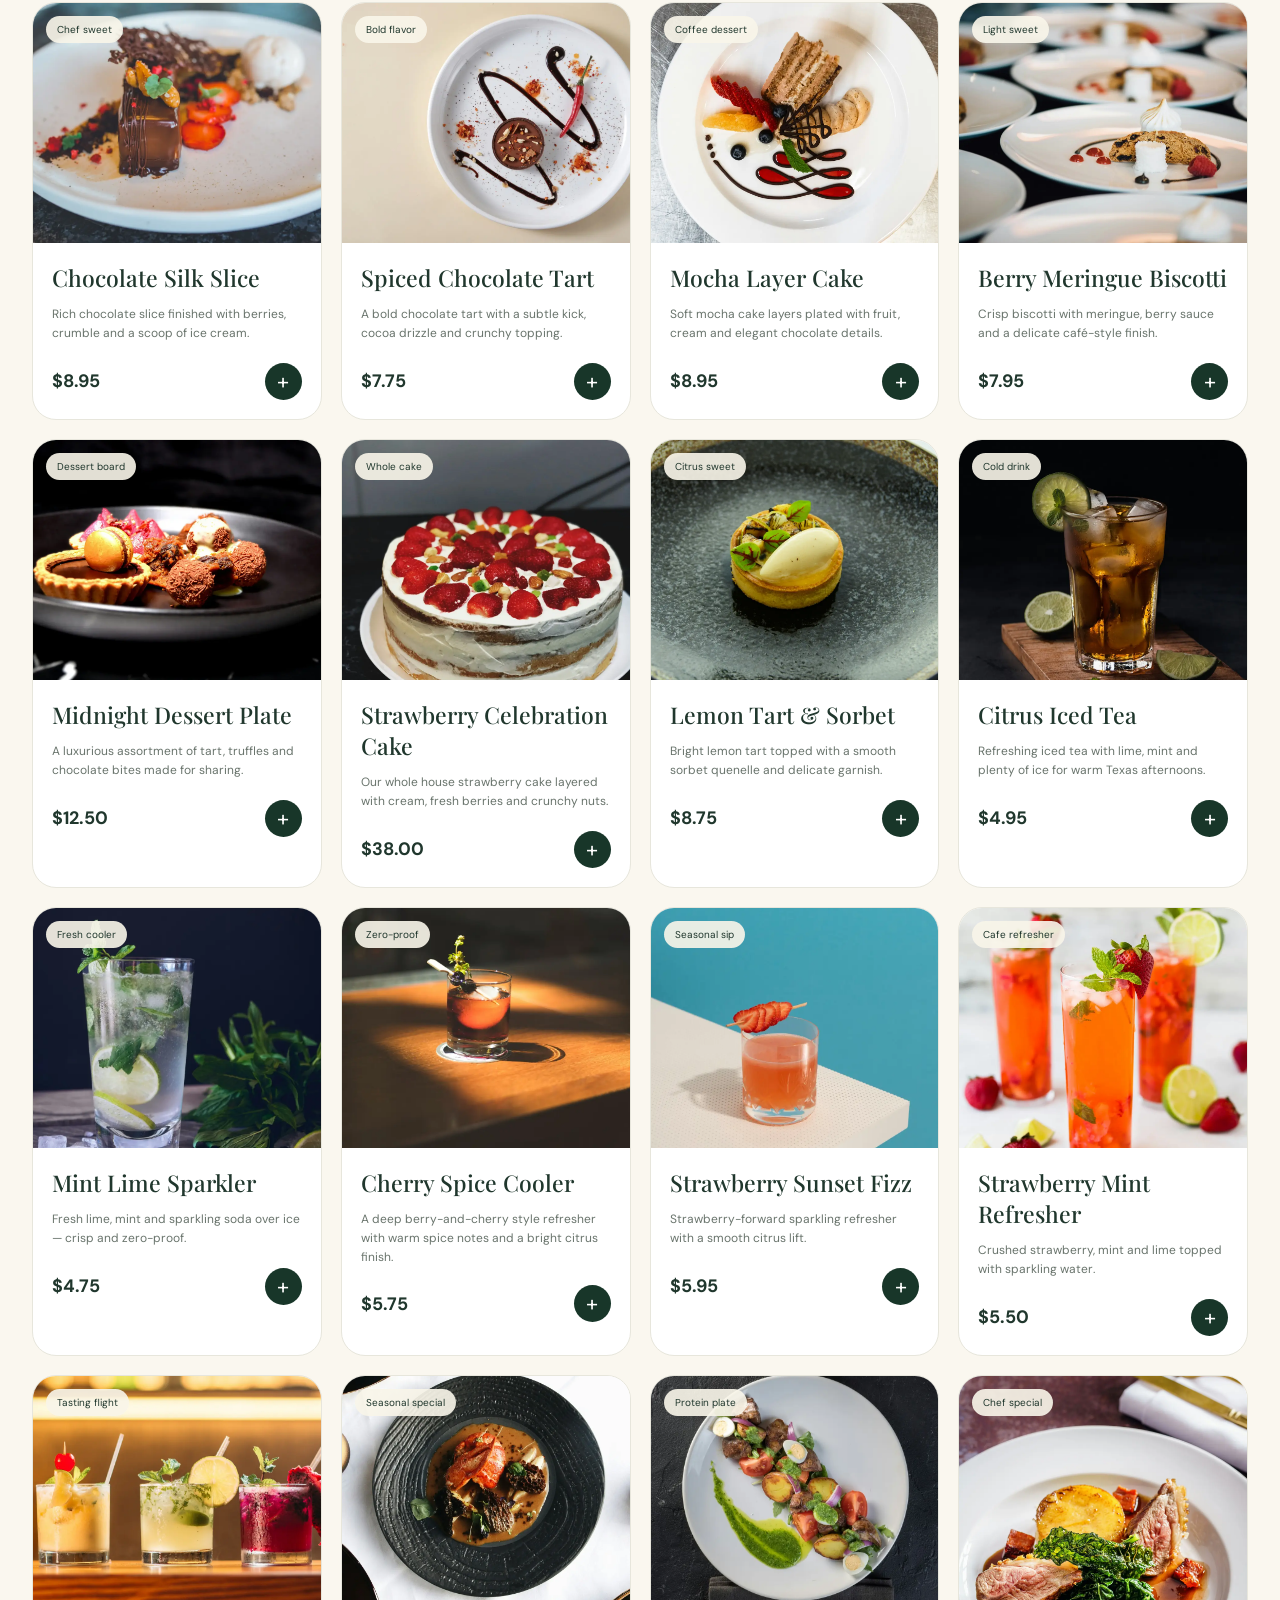
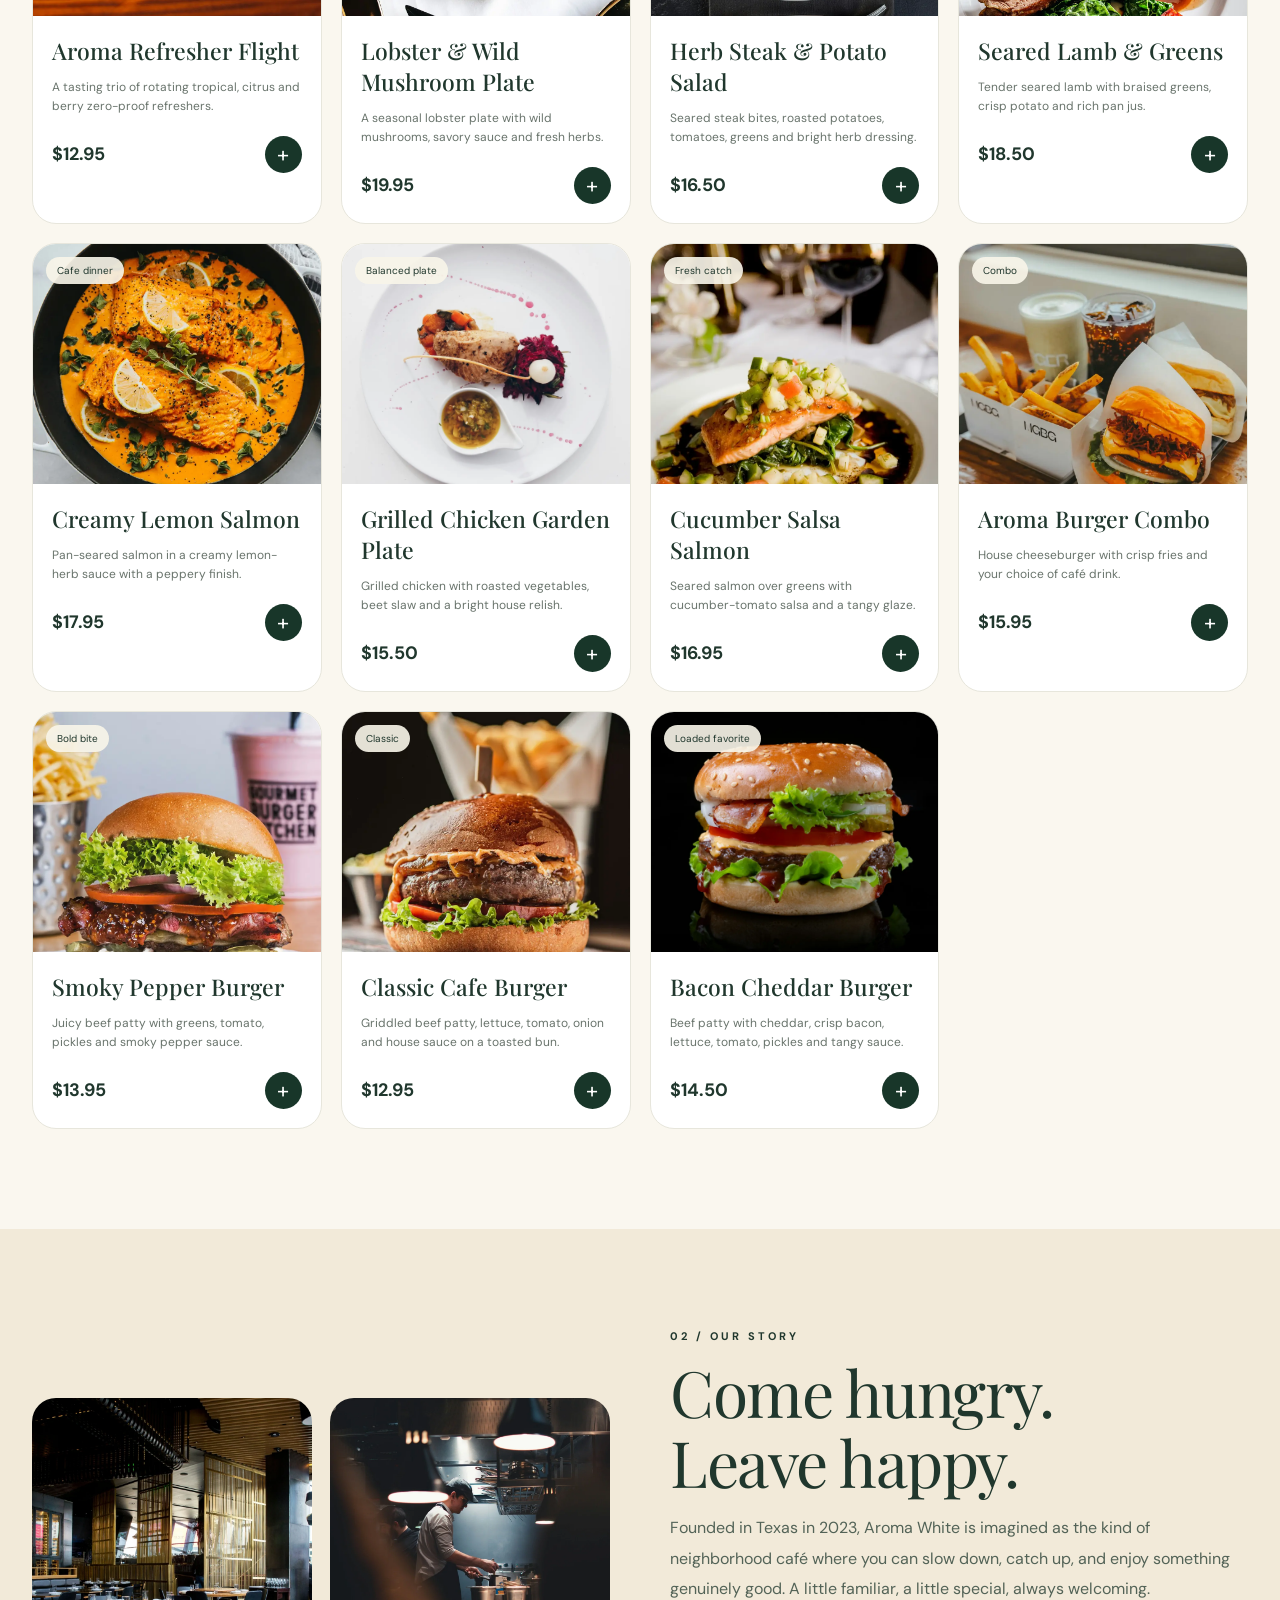
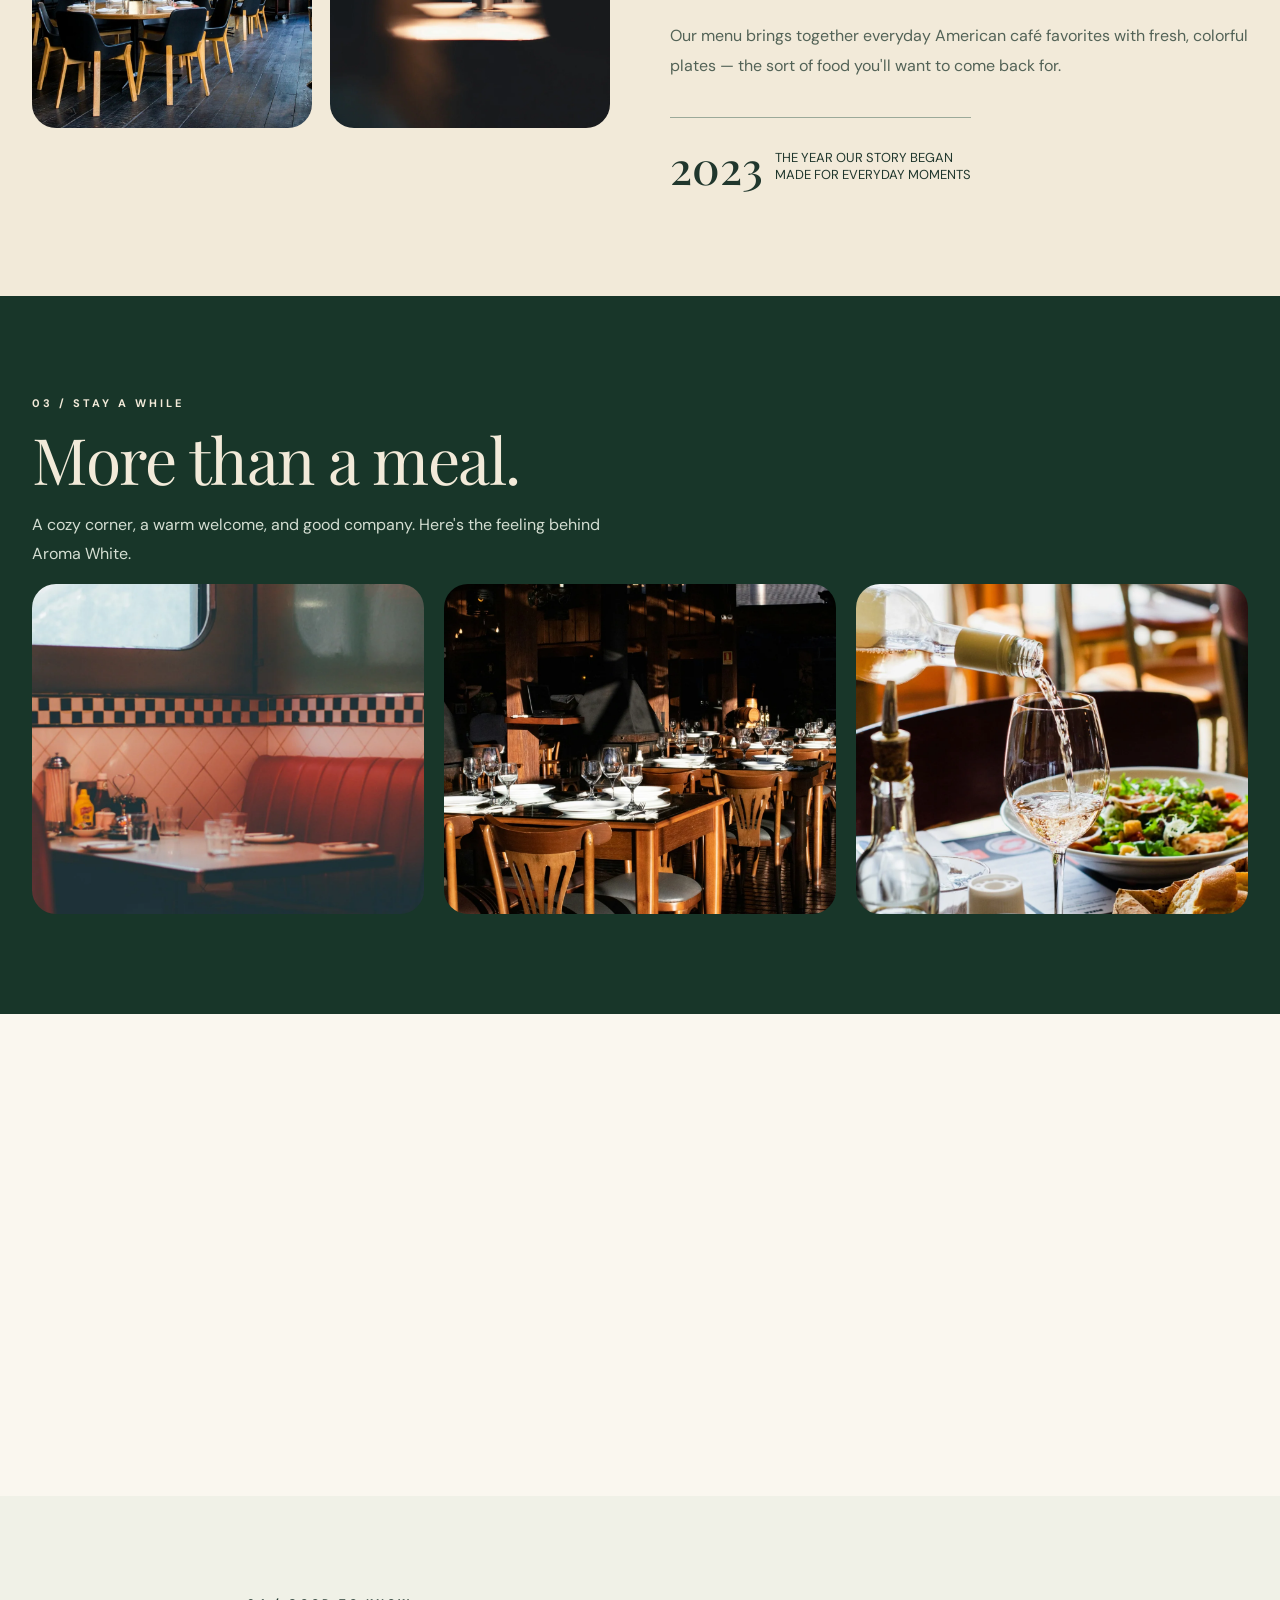
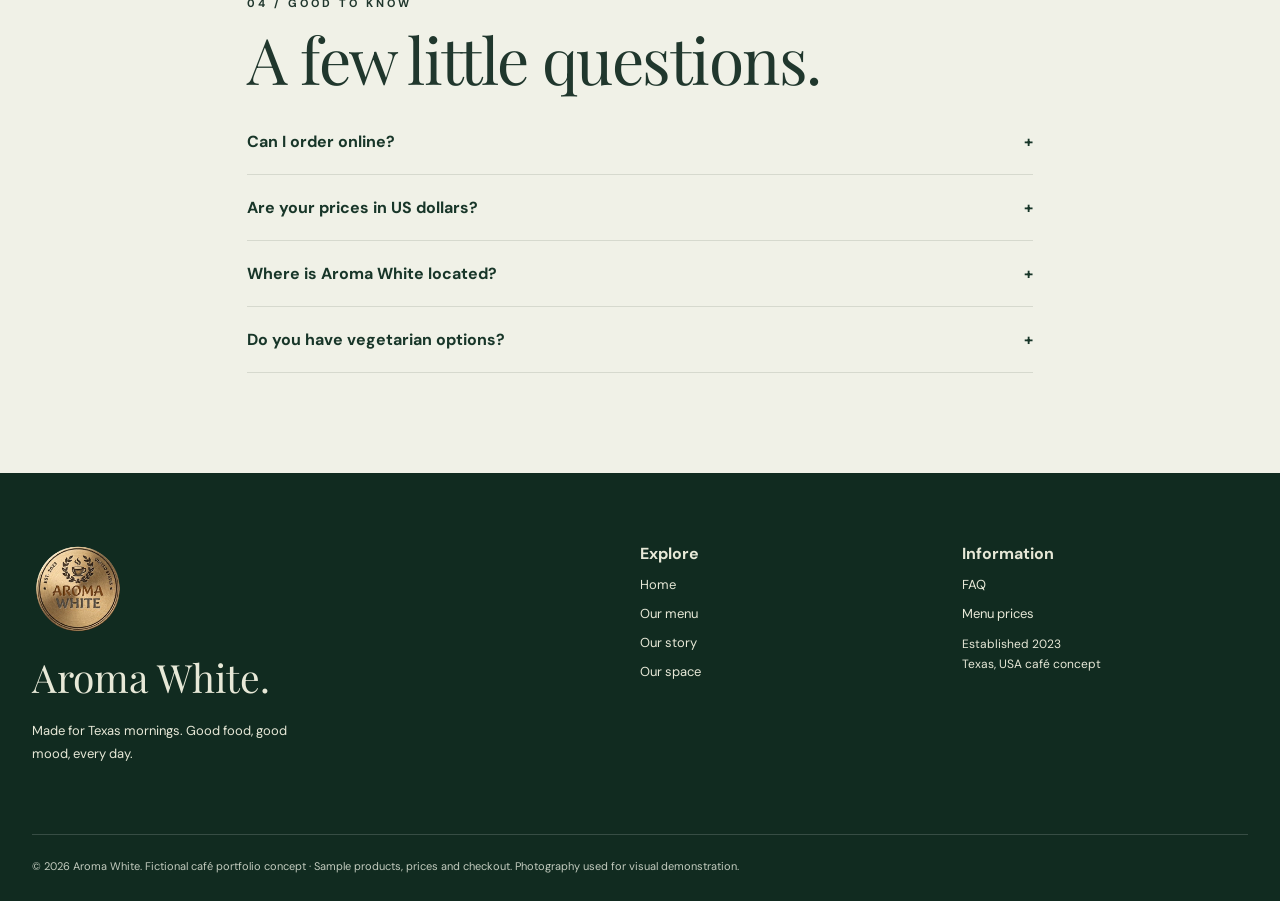
==== commit 1f7641e8: "Add files via upload" ====
--- a/index.html
+++ b/index.html
@@ -1,138 +1,69 @@
-<!doctype html>
-<html lang="en">
-<head>
-  <meta charset="utf-8" />
-  <meta name="viewport" content="width=device-width, initial-scale=1" />
-  <meta name="description" content="Aroma White — a portfolio concept for a neighborhood Texas café established in 2023." />
-  <meta name="theme-color" content="#15382b" />
-  <title>Aroma White — Texas Café</title>
-  <link rel="icon" href="assets/images/aroma-white-logo.png" />
-  <link rel="preload" as="image" href="assets/images/hero-salad.webp" />
-  <link rel="stylesheet" href="styles.css" />
-</head>
-<body>
-  <header class="site-header" id="siteHeader">
-    <a class="brand" href="#top" aria-label="Aroma White home">
-      <img src="assets/images/aroma-white-logo.png" alt="Aroma White emblem" />
-      <span class="brand-copy"><small>EST. 2023 · TEXAS CAFÉ</small><strong>Aroma White.</strong></span>
-    </a>
-    <nav class="desktop-nav" aria-label="Primary navigation">
-      <a href="#menu">Menu</a><a href="#story">Our Story</a><a href="#space">Our Space</a><a href="#faq">FAQ</a>
-      <button class="cart-link" type="button" data-open-cart>Cart <span data-cart-count>0</span></button>
-    </nav>
-    <button class="menu-toggle" type="button" aria-label="Open menu" aria-expanded="false"><span></span><span></span><span></span></button>
-  </header>
+<!doctype html><html lang="en"><head><meta charset="UTF-8"><meta name="viewport" content="width=device-width, initial-scale=1"><meta name="theme-color" content="#183629"><title>Aroma White — Texas neighborhood café · Est. 2023</title><meta name="description" content="Aroma White is a fictional Texas neighborhood café concept established in 2023. Explore brunch, comfort food and crafted drinks."><link rel="icon" href="favicon-aw.svg" type="image/svg+xml"><link rel="preconnect" href="https://fonts.googleapis.com"><link href="https://fonts.googleapis.com/css2?family=DM+Sans:wght@400;500;600;700&family=Playfair+Display:ital,wght@0,400;0,500;0,600;1,400;1,500&display=swap" rel="stylesheet"><style>
+:root{--green:#183629;--green2:#254735;--cream:#f2ead9;--paper:#faf7ef;--sage:#bdc9a5;--gold:#c9a368;--ink:#20372d}*{box-sizing:border-box}html{scroll-behavior:smooth}body{margin:0;background:var(--paper);color:var(--ink);font-family:'DM Sans',sans-serif}button,input,textarea{font:inherit}button{cursor:pointer}a{color:inherit;text-decoration:none}img{display:block;max-width:100%}.wrap{max-width:1280px;margin:auto;padding:0 32px}.top{background:var(--green);color:var(--cream)}.nav{display:flex;align-items:center;justify-content:space-between;gap:28px;padding:16px 0}.brand{display:flex;flex-direction:column;align-items:flex-start;gap:7px;min-width:280px}.brand-kicker{font-size:9px;letter-spacing:2.3px;white-space:nowrap;line-height:1;color:var(--cream);opacity:.95}.brand-row{display:flex;align-items:center;gap:13px}.brand img{height:57px;width:57px;object-fit:cover;border-radius:50%;border:1px solid #a88d5a}.brand-copy{display:flex;flex-direction:column;gap:7px}.brand-copy small{font-size:9px;letter-spacing:2.5px;white-space:nowrap}.brand-copy strong{font:500 25px 'Playfair Display',serif;line-height:1}.navlinks{display:flex;gap:26px;align-items:center;font-size:13px}.navlinks a:hover{color:var(--sage)}.btn{display:inline-flex;align-items:center;justify-content:center;gap:9px;border:0;border-radius:99px;padding:15px 24px;font-weight:700;font-size:13px;transition:transform .25s,background .25s}.btn:hover{transform:translateY(-3px)}.light{background:var(--cream);color:var(--green)}.dark{background:var(--green);color:white}.ghost{border:1px solid #94a497;background:transparent;color:var(--cream)}.mobile-toggle{display:none;background:none;border:0;color:var(--cream);font-size:25px}.hero{display:grid;grid-template-columns:1fr 1fr;gap:40px;min-height:630px;align-items:center;padding-top:42px;padding-bottom:85px}.eyebrow{font-size:11px;letter-spacing:3px;font-weight:700;text-transform:uppercase}.hero h1{font:400 clamp(54px,6.8vw,104px)/1.03 'Playfair Display',serif;letter-spacing:-3px;margin:26px 0}.hero h1 em{color:var(--sage);font-weight:400}.hero p{max-width:460px;line-height:1.85;color:#d9e1d5;font-size:15px}.actions{display:flex;gap:12px;flex-wrap:wrap;margin-top:30px}.hero-art{position:relative;min-height:510px;display:grid;place-items:center}.orbit{position:absolute;width:min(100%,510px);aspect-ratio:1;border:1px solid #8da58b70;border-radius:50%;animation:orbit 24s linear infinite}.orbit:before{content:'✦';position:absolute;top:10%;left:13%;color:var(--gold);font-size:24px}.hero-plate{width:min(92%,480px);aspect-ratio:1;border-radius:50%;object-fit:cover;box-shadow:0 28px 90px #07160eaa;animation:float 6s ease-in-out infinite;transition:transform .8s}.hero-art:hover .hero-plate{transform:scale(1.07) rotate(5deg)}.plate-note{position:absolute;bottom:2%;right:0;background:var(--cream);color:var(--green);padding:16px 20px;border-radius:16px;box-shadow:0 12px 30px #0003;font-size:12px}.plate-note strong{display:block;font:500 20px 'Playfair Display',serif}.ticker{background:#d8dabb;color:var(--green);padding:16px;overflow:hidden;white-space:nowrap;font-size:11px;letter-spacing:3px;text-align:center;font-weight:700}.ticker span{margin:0 28px}.section{padding:100px 0}.section-head{display:flex;justify-content:space-between;align-items:end;gap:25px;margin-bottom:32px}.section h2{font:400 clamp(38px,5vw,64px)/1.1 'Playfair Display',serif;letter-spacing:-1.5px;margin:14px 0}.muted{color:#65736a;line-height:1.7}.filters{display:flex;gap:9px;flex-wrap:wrap;margin-bottom:28px}.filter{background:transparent;border:1px solid #c9d0c3;border-radius:99px;padding:11px 19px;color:var(--green)}.filter.active,.filter:hover{background:var(--green);color:white}.menu-grid{display:grid;grid-template-columns:repeat(4,1fr);gap:19px}.food-card{background:white;border:1px solid #e7e6dc;border-radius:24px;overflow:hidden;transition:transform .35s,box-shadow .35s}.food-card:hover{transform:translateY(-8px);box-shadow:0 20px 50px #1539271b}.food-card img{width:100%;height:240px;object-fit:cover;transition:transform .5s}.food-card:hover img{transform:scale(1.065)}.food-image{overflow:hidden;position:relative}.food-image .tag{position:absolute;top:13px;left:13px;background:#f9f6e9e8;border-radius:50px;padding:7px 11px;font-size:10px}.food-info{padding:19px}.food-info h3{font:500 23px 'Playfair Display',serif;margin:0 0 7px}.food-info p{font-size:12px;color:#69746c;line-height:1.6;min-height:40px}.food-bottom{display:flex;align-items:center;justify-content:space-between;gap:10px;margin-top:18px}.food-bottom strong{font-size:18px}.add{border:0;background:var(--green);color:white;border-radius:50%;width:37px;height:37px;font-size:22px}.story{background:var(--cream)}.story-grid{display:grid;grid-template-columns:1fr 1fr;gap:60px;align-items:center}.story-pics{display:grid;grid-template-columns:1fr 1fr;gap:13px;align-items:end}.story-pics img{height:370px;width:100%;object-fit:cover;border-radius:120px 120px 18px 18px}.story-pics img:nth-child(2){height:290px}.story-copy p{line-height:1.9;color:#536357}.est{display:inline-flex;gap:12px;align-items:center;border-top:1px solid #9ba999;padding-top:18px;margin-top:20px;font-size:13px}.est strong{font:500 45px 'Playfair Display',serif}.experience{background:var(--green);color:var(--cream)}.experience-grid{display:grid;grid-template-columns:1fr 1fr 1fr;gap:18px}.experience-grid img{width:100%;height:360px;object-fit:cover;border-radius:18px}.experience-grid img:nth-child(2){margin-top:45px}.experience-grid img:nth-child(3){margin-top:90px}.quote{text-align:center;max-width:750px;margin:auto}.quote blockquote{font:italic 400 clamp(25px,3.6vw,44px)/1.4 'Playfair Display',serif;margin:20px 0}.faq-item{border-bottom:1px solid #d6d9ce}.faq-item button{display:flex;justify-content:space-between;align-items:center;width:100%;border:0;background:none;padding:22px 0;text-align:left;font-weight:700;color:var(--green)}.faq-answer{display:none;color:#64736a;line-height:1.7;padding:0 0 20px}.faq-item.open .faq-answer{display:block}.faq-item.open .plus{transform:rotate(45deg)}.footer{background:#112b20;color:#e7e8d7;padding:70px 0 28px}.footer-grid{display:grid;grid-template-columns:2fr 1fr 1fr;gap:35px}.footer a{display:block;margin:12px 0;font-size:13px}.footer .logofoot{height:92px;width:92px;border-radius:50%;object-fit:cover}.copyright{border-top:1px solid #ffffff29;margin-top:55px;padding-top:24px;font-size:11px;color:#c4ccbf}.overlay{position:fixed;inset:0;background:#07170fb0;z-index:30;opacity:0;pointer-events:none;transition:opacity .3s}.overlay.open{opacity:1;pointer-events:auto}.drawer{position:fixed;right:0;top:0;bottom:0;width:min(440px,100%);background:var(--paper);z-index:31;transform:translateX(105%);transition:transform .35s;padding:26px;display:flex;flex-direction:column;overflow:auto}.drawer.open{transform:translateX(0)}.drawer-top{display:flex;justify-content:space-between;align-items:center}.iconbtn{background:none;border:0;font-size:27px}.cart-items{flex:1;overflow:auto;margin:25px 0}.cart-item{display:grid;grid-template-columns:72px 1fr;gap:12px;margin-bottom:17px}.cart-item img{width:72px;height:72px;object-fit:cover;border-radius:12px}.qty{display:flex;gap:12px;align-items:center;margin-top:9px}.qty button{background:#e6e9dd;border:0;border-radius:8px;width:26px;height:26px}.totals{border-top:1px solid #d1d7cb;padding-top:16px}.total-line{display:flex;justify-content:space-between;margin:10px 0;font-size:13px}.checkout{display:none;margin-top:20px}.checkout input,.checkout textarea{display:block;width:100%;margin:10px 0;padding:12px;border:1px solid #cdd5c9;border-radius:9px;background:white}.checkout label{font-size:12px}.notice{font-size:11px;color:#68756a;line-height:1.6}.intro{height:205vh;background:var(--green);position:relative}.intro-sticky{position:sticky;top:0;height:100vh;overflow:hidden;display:grid;place-items:center;color:var(--cream)}.intro-image{width:min(68vmin,600px);aspect-ratio:1;border-radius:50%;object-fit:cover;box-shadow:0 0 100px #08170e;will-change:transform,opacity}.intro-caption{position:absolute;bottom:8%;left:6%;font:400 clamp(30px,5vw,70px) 'Playfair Display',serif;will-change:transform,opacity}.intro-label{position:absolute;top:8%;left:6%;font-size:11px;letter-spacing:3px}.intro-hint{position:absolute;bottom:8%;right:6%;font-size:11px;letter-spacing:2px}.reveal{opacity:0;transform:translateY(28px);transition:opacity .7s,transform .7s}.reveal.visible{opacity:1;transform:none}@keyframes float{50%{translate:0 -13px}}@keyframes orbit{to{rotate:360deg}}@media(max-width:1050px){.menu-grid{grid-template-columns:repeat(2,1fr)}.navlinks{gap:15px}.hero{gap:12px}.hero-art{min-height:420px}}@media(max-width:740px){.wrap{padding:0 19px}.nav{padding:12px 0}.brand{min-width:0}.brand img{height:47px;width:47px}.brand-copy small{font-size:7px;letter-spacing:1.4px}.brand-copy strong{font-size:21px}.mobile-toggle{display:block}.navlinks{display:none;position:absolute;z-index:20;top:75px;left:0;right:0;background:var(--green);padding:24px;flex-direction:column}.navlinks.open{display:flex}.hero{grid-template-columns:1fr;padding-top:42px;padding-bottom:60px;min-height:0}.hero h1{font-size:clamp(53px,12vw,82px)}.hero-art{min-height:340px}.hero-plate{width:80%;max-width:340px}.plate-note{right:4%;bottom:0}.section{padding:65px 0}.section-head{display:block}.menu-grid{grid-template-columns:repeat(2,minmax(0,1fr));gap:10px}.food-card{border-radius:17px}.food-card img{height:160px}.food-info{padding:13px}.food-info h3{font-size:18px}.food-info p{font-size:11px;min-height:56px}.food-bottom strong{font-size:15px}.story-grid{grid-template-columns:1fr;gap:35px}.story-pics img{height:250px}.story-pics img:nth-child(2){height:205px}.experience-grid img{height:220px}.experience-grid img:nth-child(2){margin-top:20px}.experience-grid img:nth-child(3){margin-top:40px}.footer-grid{grid-template-columns:1fr 1fr}.footer-grid>div:first-child{grid-column:1/-1}.intro{height:185vh}.intro-image{width:76vmin}.intro-caption{bottom:15%;font-size:35px}.intro-hint{bottom:6%}}@media(max-width:380px){.menu-grid{grid-template-columns:1fr}.food-card img{height:230px}}@media(prefers-reduced-motion:reduce){*,*:before,*:after{animation:none!important;scroll-behavior:auto!important;transition:none!important}.reveal{opacity:1;transform:none}.intro{height:80vh}}
 
-  <main id="top">
-    <section class="scroll-intro" aria-label="Aroma White cinematic introduction">
-      <div class="intro-sticky">
-        <div class="intro-bg"></div>
-        <div class="food-layer is-active" data-food="0"><img src="assets/images/hero-salad.webp" alt="Fresh chicken and avocado salad" /></div>
-        <div class="food-layer" data-food="1"><img src="assets/images/hero-burger.webp" alt="Gourmet burger on a wooden board" /></div>
-        <div class="food-layer" data-food="2"><img src="assets/images/hero-pasta.webp" alt="Pasta served on a dark blue plate" /></div>
-        <div class="intro-shade"></div>
+.site-header{position:sticky;top:0;z-index:1000;background:rgba(24,54,41,.98);color:var(--cream);border-bottom:1px solid rgba(244,237,220,.12);backdrop-filter:blur(14px);-webkit-backdrop-filter:blur(14px)}
+.site-header .nav{padding:11px 0;min-height:82px}
+.site-header .brand{min-width:245px}
+.site-header .brand img{height:58px;width:58px;flex:0 0 58px}
+.site-header .brand-copy{gap:8px}
+.site-header .brand-copy small{font-size:9px;letter-spacing:2.4px;line-height:1.1}
+.site-header .brand-copy strong{font-size:25px;line-height:1}
+.intro-sticky{top:82px;height:calc(100vh - 82px)}
+#home,#menu,#story,#space,#faq{scroll-margin-top:96px}
+@media(max-width:740px){
+ .site-header .nav{min-height:72px;padding:8px 0}
+ .site-header .brand{min-width:0;gap:9px}
+ .site-header .brand img{height:46px;width:46px;flex-basis:46px}
+ .site-header .brand-copy{gap:5px}
+ .site-header .brand-copy small{font-size:7px;letter-spacing:1.2px}
+ .site-header .brand-copy strong{font-size:20px}
+ .site-header .navlinks{top:72px;position:fixed;left:0;right:0}
+ .intro-sticky{top:72px;height:calc(100vh - 72px)}
+ #home,#menu,#story,#space,#faq{scroll-margin-top:84px}
+}
+@media(max-width:760px){.brand-kicker{font-size:7px;letter-spacing:1.5px}.brand{min-width:0}.brand img{height:48px;width:48px}.brand-copy strong{font-size:21px}}
+/* --- Gallery alignment + tighter emblem crop --- */
+.site-header .brand-row{display:flex;align-items:center;gap:12px}
+.site-header .brand img{object-fit:cover;object-position:center;border-radius:50%;background:transparent}
+.footer .logofoot{object-fit:cover;object-position:center;border-radius:50%;background:transparent}
 
-        <div class="hero-copy">
-          <p class="eyebrow">✦ A LITTLE FRESH, A LOT OF LOVE</p>
-          <h1><span>Good food.</span><em>Good mood.</em><span>Every day.</span></h1>
-          <p class="hero-text">From slow Texas mornings to spontaneous lunch dates, find your happy place at Aroma White. Thoughtful food, easy prices, and a seat for everyone.</p>
-          <div class="hero-actions"><a class="btn btn-light" href="#menu">Explore our menu ↗</a><a class="btn btn-ghost" href="#story">Our story ↗</a></div>
-        </div>
+/* All visual gallery cards sit on one baseline and use the same dimensions. */
+.experience-grid{grid-template-columns:repeat(3,minmax(0,1fr));align-items:stretch;gap:20px}
+.experience-grid img,
+.experience-grid img:nth-child(2),
+.experience-grid img:nth-child(3){width:100%;height:330px;margin-top:0!important;object-fit:cover;border-radius:24px}
 
-        <div class="scene-label" aria-hidden="true"><span data-scene-index>01</span><i></i><span>03</span></div>
+.story-pics{grid-template-columns:repeat(2,minmax(0,1fr));align-items:stretch;gap:18px}
+.story-pics img,
+.story-pics img:nth-child(2){width:100%;height:330px;object-fit:cover;border-radius:24px}
 
-        <div class="page-two-cover" aria-hidden="true">
-          <div class="cover-inner"><p class="eyebrow dark">/ OUR MENU</p><h2>Easy favorites.<br><em>Made beautifully.</em></h2><p>Breakfast, lunch, sweets and café drinks — priced like a neighborhood spot, presented with a little extra care.</p><span>Scroll to explore ↓</span></div>
-        </div>
-      </div>
-    </section>
-
-    <section class="menu-section cream" id="menu">
-      <div class="section-head">
-        <div><p class="eyebrow dark">/ OUR MENU</p><h2>Comfort food,<br><em>with character.</em></h2></div>
-        <p class="lede">A casual Texas café menu with familiar favorites, fresh ingredients and reasonable everyday prices.</p>
-      </div>
-      <div class="filters" role="group" aria-label="Menu filters">
-        <button class="filter active" data-filter="all">All</button><button class="filter" data-filter="mains">Mains</button><button class="filter" data-filter="breakfast">Breakfast</button><button class="filter" data-filter="sweet">Sweet</button><button class="filter" data-filter="drinks">Drinks</button>
-      </div>
-      <div class="menu-grid" id="menuGrid"></div>
-    </section>
-
-    <section class="story-section" id="story">
-      <div class="story-images reveal">
-        <figure><img src="assets/images/space-main.webp" alt="Aroma White style dining room" loading="lazy" /></figure>
-        <figure><img src="assets/images/chef.webp" alt="Chef cooking in a restaurant kitchen" loading="lazy" /></figure>
-      </div>
-      <div class="story-copy reveal">
-        <p class="eyebrow">/ OUR STORY</p>
-        <h2>A local café<br><em>with a bigger heart.</em></h2>
-        <p>Aroma White began in Texas in 2023 with one simple idea: make everyday café food feel worth slowing down for. The mood is warm, the menu is unfussy, and the table is always meant to feel welcoming.</p>
-        <a class="text-link" href="#space">See our space ↘</a>
-      </div>
-    </section>
-
-    <section class="feature-strip cream">
-      <article><span>01</span><h3>Made fresh</h3><p>Simple ingredients, thoughtful prep, and food that still feels familiar.</p></article>
-      <article><span>02</span><h3>Easy prices</h3><p>Neighborhood-café pricing designed for breakfast runs and long lunches alike.</p></article>
-      <article><span>03</span><h3>Stay awhile</h3><p>A warm room, relaxed service and plenty of reasons to order one more coffee.</p></article>
-    </section>
-
-    <section class="space-section" id="space">
-      <div class="space-copy reveal"><p class="eyebrow">/ OUR SPACE</p><h2>Warm light.<br><em>Good company.</em></h2><p>Designed as a casual Texas café for weekday coffee, lunch meetings and slow weekend bites.</p></div>
-      <div class="space-collage reveal">
-        <figure class="wide"><img src="assets/images/space-warm.webp" alt="Warm café dining room" loading="lazy" /></figure>
-        <figure><img src="assets/images/booth.webp" alt="Retro café booth" loading="lazy" /></figure>
-        <figure><img src="assets/images/dining.webp" alt="Restaurant table set for dining" loading="lazy" /></figure>
-      </div>
-    </section>
-
-    <section class="reviews cream" id="reviews">
-      <div class="section-head"><div><p class="eyebrow dark">/ SAMPLE REVIEWS</p><h2>What the vibe<br><em>should feel like.</em></h2></div><p class="lede">Portfolio-only sample copy — not real verified customer testimonials.</p></div>
-      <div class="review-grid">
-        <blockquote>“The kind of place you stop in for coffee and accidentally stay for lunch.”<cite>Sample guest · Austin-style concept</cite></blockquote>
-        <blockquote>“Relaxed, warm, and actually affordable enough to become a regular spot.”<cite>Sample guest · Portfolio copy</cite></blockquote>
-        <blockquote>“Simple food done with enough care that everything feels a little special.”<cite>Sample guest · Portfolio copy</cite></blockquote>
-      </div>
-    </section>
-
-    <section class="faq-section" id="faq">
-      <div class="faq-title"><p class="eyebrow">/ FAQ</p><h2>Before you<br><em>drop by.</em></h2></div>
-      <div class="faq-list">
-        <details><summary>What are the café hours?<span>+</span></summary><p>For this portfolio concept, sample hours are 7:30 AM–8:00 PM daily. Real operating hours would be confirmed before launch.</p></details>
-        <details><summary>Do you offer vegetarian options?<span>+</span></summary><p>Yes. The sample menu includes avocado toast, salads, pasta, desserts and café drinks that can be offered as vegetarian choices.</p></details>
-        <details><summary>Can I order for pickup?<span>+</span></summary><p>The demo cart includes a simulated pickup checkout flow. No real order is transmitted or charged.</p></details>
-        <details><summary>How are allergies handled?<span>+</span></summary><p>For a real café, ingredient and allergen information should be confirmed with staff before ordering. This portfolio site does not provide medical or allergen guarantees.</p></details>
-      </div>
-    </section>
-  </main>
-
-  <footer>
-    <div class="footer-brand"><img src="assets/images/aroma-white-logo.png" alt="" /><div><small>EST. 2023 · TEXAS, USA</small><strong>Aroma White.</strong></div></div>
-    <p>Good food. Good mood. Every day.</p>
-    <div class="footer-links"><a href="#menu">Menu</a><a href="#story">Story</a><a href="#space">Space</a><a href="#faq">FAQ</a></div>
-    <small class="portfolio-note">Portfolio concept — not a real operating café.</small>
-  </footer>
-
-  <aside class="cart-drawer" aria-hidden="true">
-    <div class="cart-head"><div><small>AROMA WHITE</small><h2>Your order</h2></div><button type="button" data-close-cart aria-label="Close cart">×</button></div>
-    <div class="cart-items" id="cartItems"></div>
-    <div class="cart-summary"><div><span>Subtotal</span><strong id="subtotal">$0.00</strong></div><div><span>Estimated tax</span><strong id="tax">$0.00</strong></div><div class="total"><span>Total</span><strong id="total">$0.00</strong></div><button class="btn btn-dark checkout-btn" type="button" id="checkoutBtn">Demo checkout</button><small>No payment is processed. Portfolio demonstration only.</small></div>
-  </aside>
-  <div class="drawer-backdrop" data-close-cart></div>
-
-  <dialog id="checkoutDialog">
-    <form method="dialog" id="checkoutForm">
-      <button class="dialog-close" value="cancel" aria-label="Close checkout">×</button>
-      <p class="eyebrow dark">/ DEMO CHECKOUT</p><h2>Pickup details</h2>
-      <label>Name<input name="name" required autocomplete="name" /></label>
-      <label>Email<input name="email" required type="email" autocomplete="email" /></label>
-      <label>Pickup time<select name="pickup"><option>As soon as possible</option><option>In 30 minutes</option><option>In 1 hour</option></select></label>
-      <button class="btn btn-dark" value="default" type="submit">Place demo order</button>
-      <p class="form-note">This is a portfolio interaction. No real café order or payment is created.</p>
-    </form>
-  </dialog>
-
-  <div class="mobile-panel" aria-hidden="true"><a href="#menu">Menu</a><a href="#story">Our Story</a><a href="#space">Our Space</a><a href="#faq">FAQ</a><button type="button" data-open-cart>Cart <span data-cart-count>0</span></button></div>
-  <script src="script.js"></script>
-</body>
-</html>
+@media(max-width:740px){
+  .experience-grid{grid-template-columns:1fr;gap:14px}
+  .experience-grid img,
+  .experience-grid img:nth-child(2),
+  .experience-grid img:nth-child(3){height:240px;margin-top:0!important}
+  .story-pics{grid-template-columns:1fr 1fr;gap:10px}
+  .story-pics img,
+  .story-pics img:nth-child(2){height:220px;border-radius:18px}
+}
+@media(max-width:480px){
+  .story-pics{grid-template-columns:1fr}
+  .story-pics img,
+  .story-pics img:nth-child(2){height:240px}
+}
+</style></head><body><div class="site-header"><div class="wrap"><nav class="nav"><a class="brand" href="#home"><span class="brand-kicker">AROMA WHITE / A LITTLE SOMETHING SPECIAL</span><span class="brand-row"><img src="[data-uri]" alt="Aroma White gold emblem"><span class="brand-copy"><small>EST. 2023 · TEXAS CAFÉ</small><strong>Aroma White.</strong></span></span></a><button class="mobile-toggle" id="mobileToggle" aria-label="Open navigation">☰</button><div class="navlinks" id="navlinks"><a href="#home">Home</a><a href="#menu">Our Menu</a><a href="#story">Our Story</a><a href="#space">Our Space</a><a href="#faq">FAQ</a><button class="btn light" id="navCart">Your bag <span id="bagCount">0</span> ↗</button></div></nav></div></div>
+<section class="intro" id="intro" aria-label="Cinematic food introduction"><div class="intro-sticky"><img class="intro-image" id="introImg" src="[data-uri]